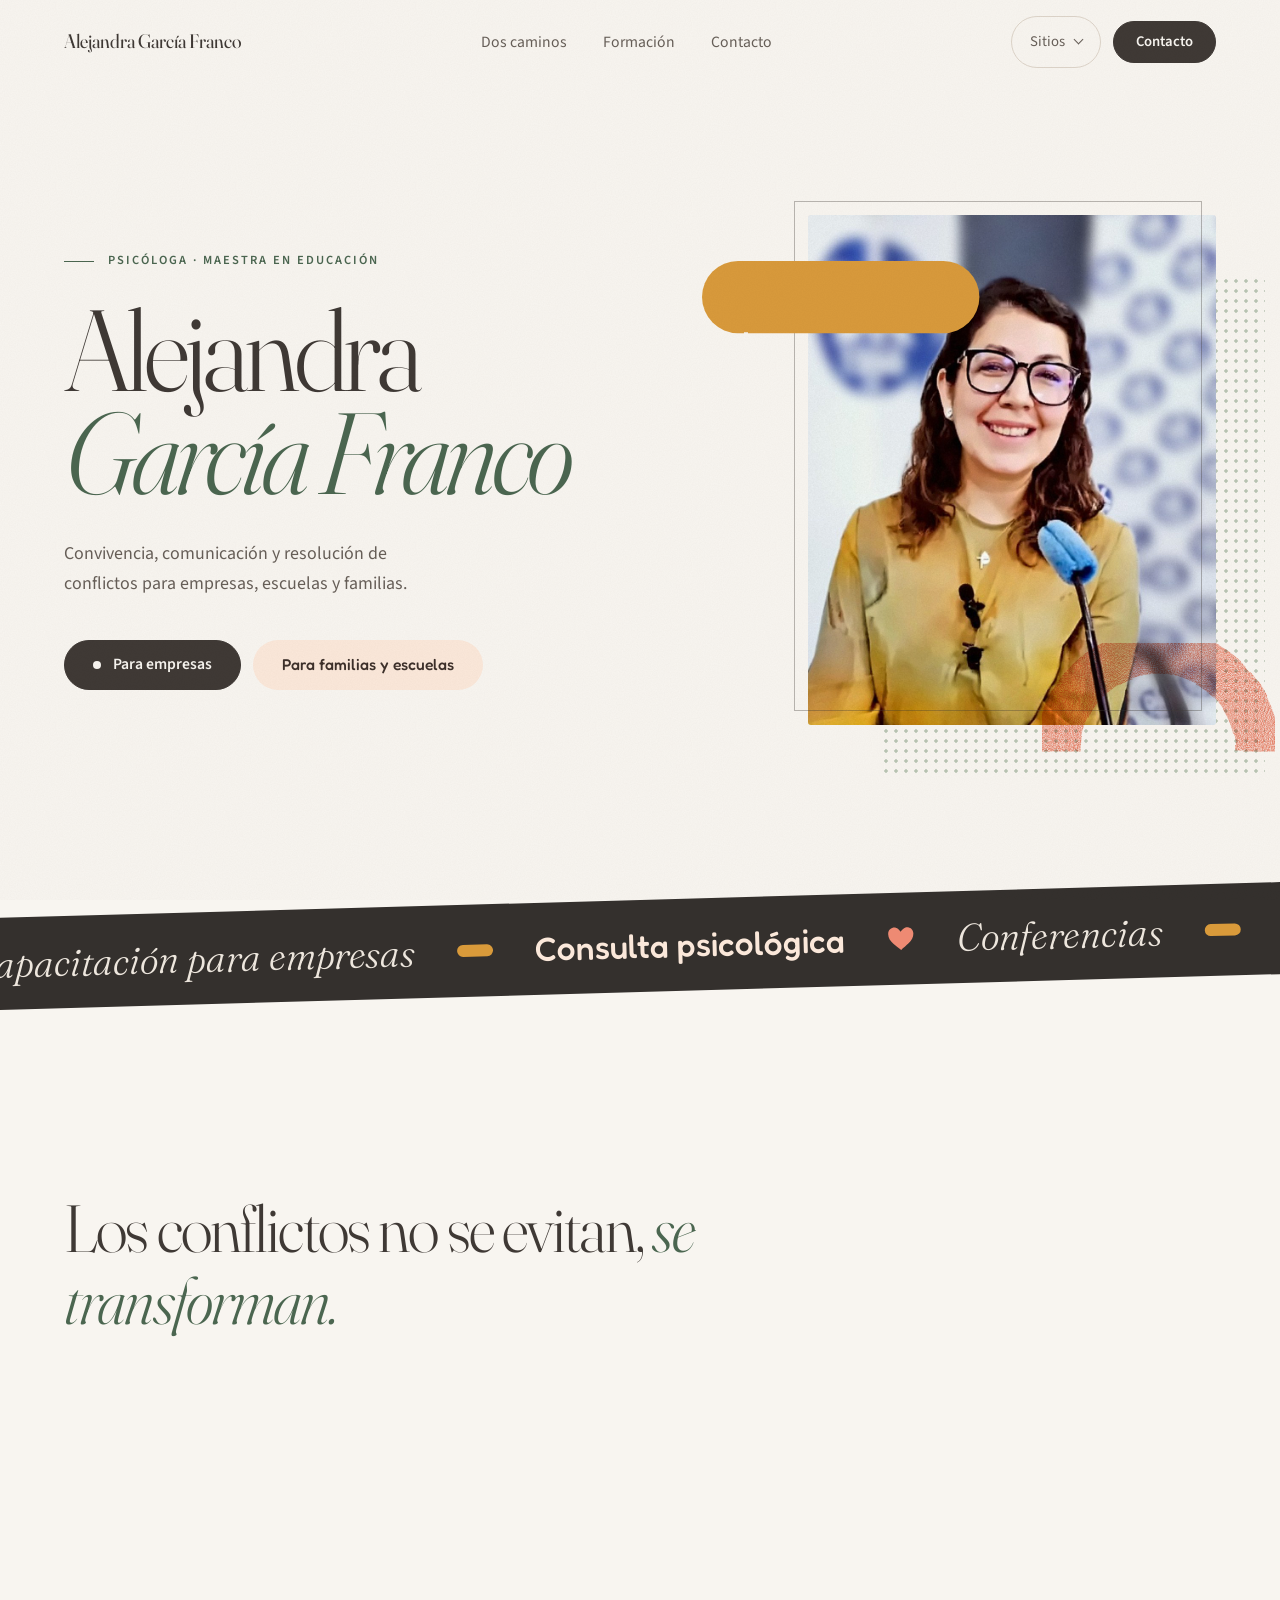
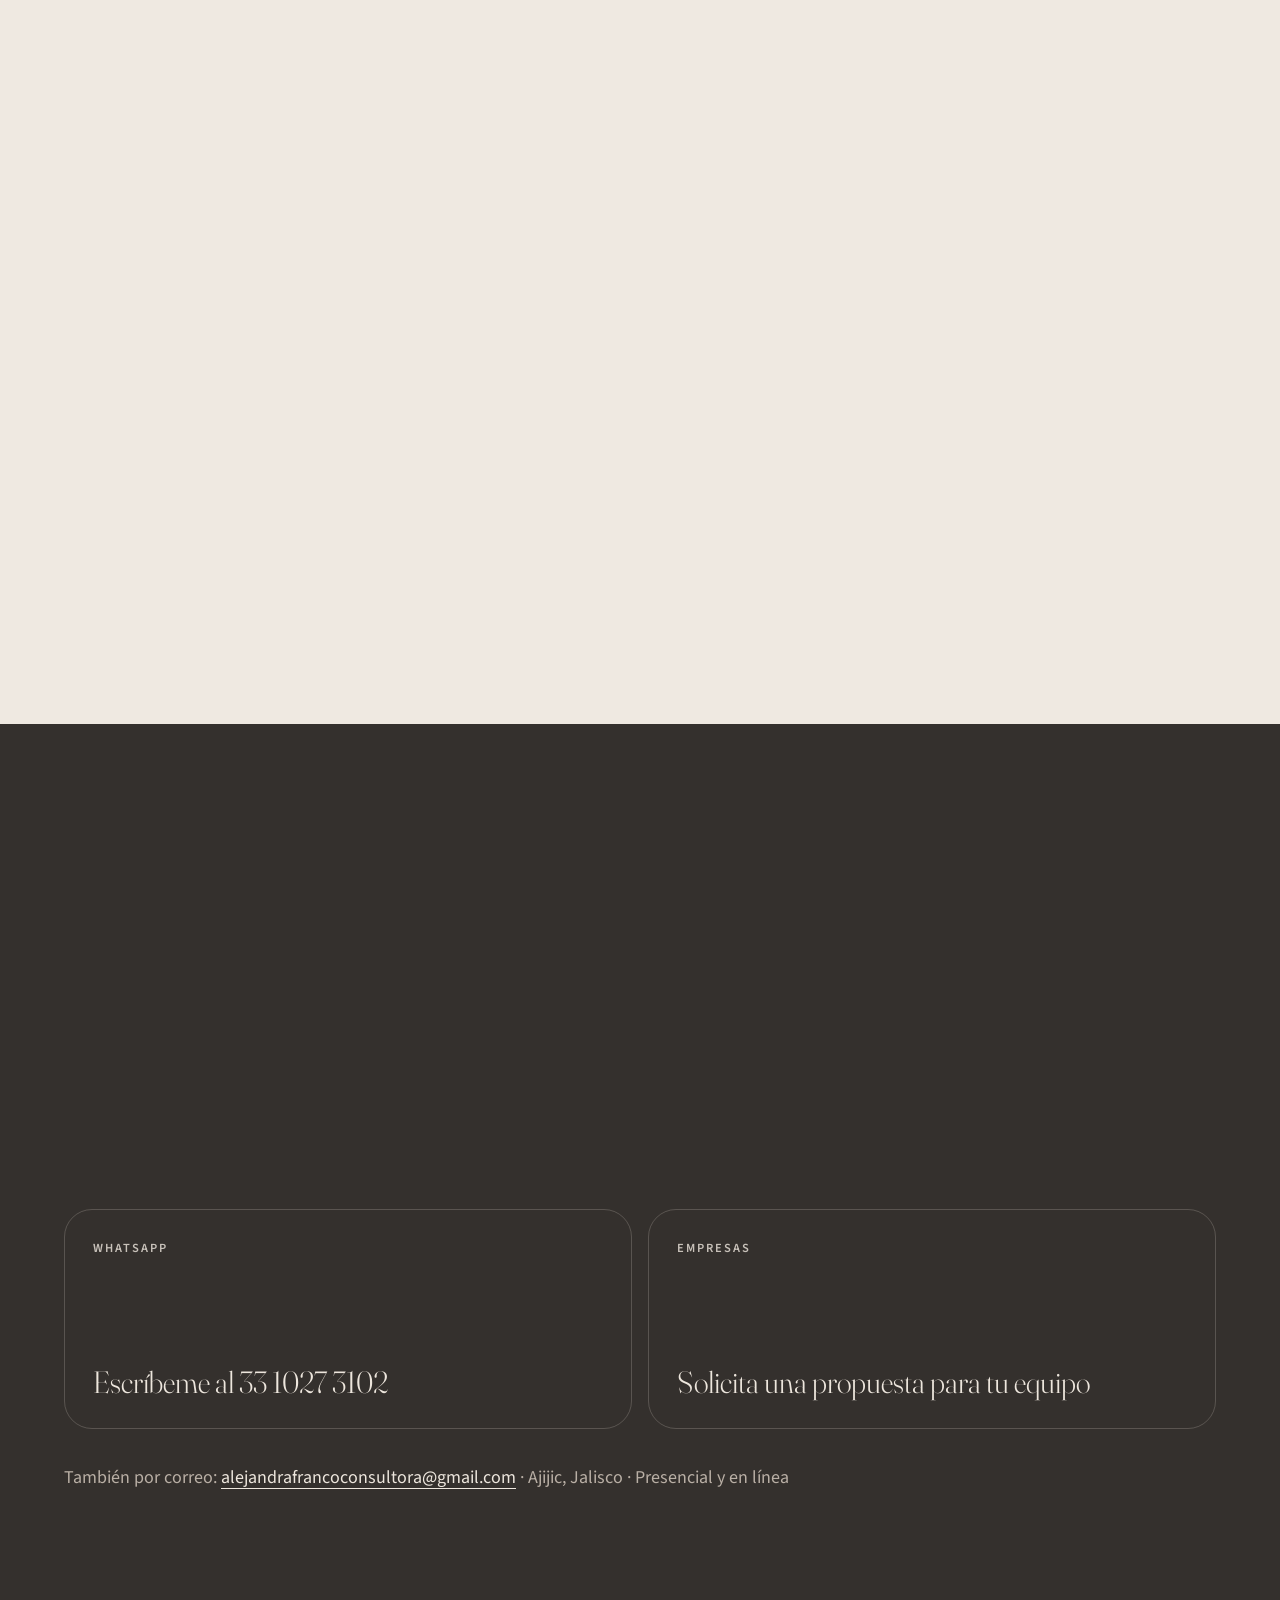
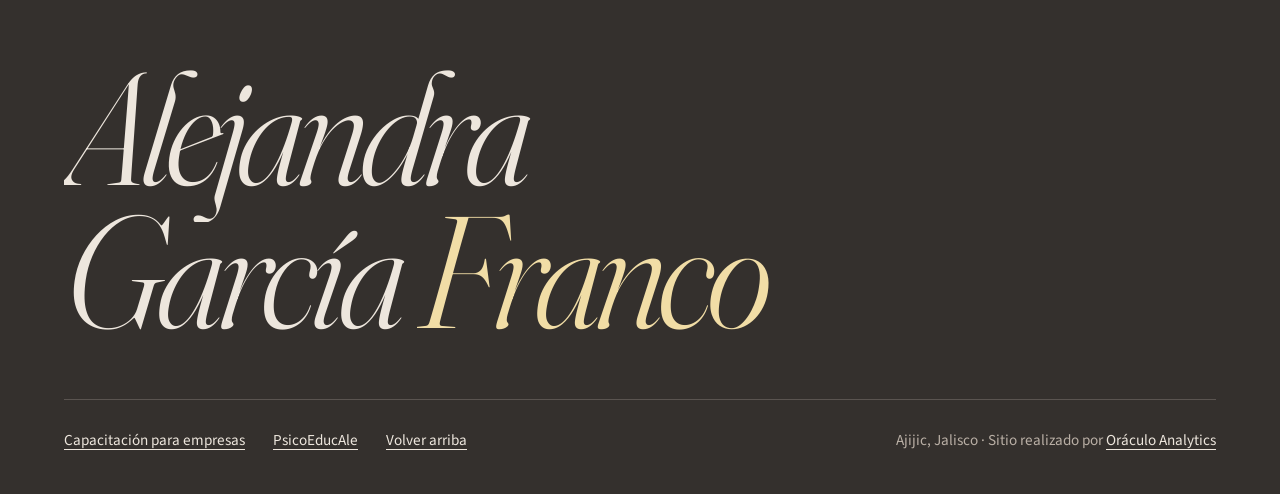
==== principal/index.html @ 8e5fc4d1 "Sitios de Alejandra García Franco: principal, empresas y PsicoEducAle Co-Authored-By: Claude Opus 5." ====
<!DOCTYPE html>
<html lang="es">
<head>
<meta charset="utf-8">
<meta name="viewport" content="width=device-width, initial-scale=1, viewport-fit=cover">
<title>Psic. Alejandra García Franco | Psicóloga y maestra en Educación</title>
<meta name="description" content="Psicóloga con maestría en Educación. Más de 15 años acompañando a empresas, escuelas y familias en convivencia, comunicación y resolución de conflictos. Ajijic, Jalisco.">
<meta property="og:title" content="Psic. Alejandra García Franco">
<meta property="og:description" content="Los conflictos no se evitan, se transforman. Capacitación para empresas y acompañamiento a familias y escuelas.">
<meta property="og:image" content="https://alejandraconsultora.com/og.jpg">
<meta property="og:type" content="website">
<meta name="twitter:card" content="summary_large_image">
<meta name="theme-color" content="#F8F5F0">
<link rel="icon" href="data:image/svg+xml,<svg xmlns='http://www.w3.org/2000/svg' viewBox='0 0 64 64'><rect x='4' y='14' width='40' height='16' rx='8' fill='%23D99A3A'/><path d='M22 56 A20 20 0 0 1 62 56' stroke='%23EE8A73' stroke-width='9' fill='none' stroke-opacity='.9'/></svg>">
<link rel="preconnect" href="https://fonts.googleapis.com">
<link rel="preconnect" href="https://fonts.gstatic.com" crossorigin>
<link href="https://fonts.googleapis.com/css2?family=Fraunces:ital,opsz,wght@0,9..144,300..500;1,9..144,300..500&family=Source+Sans+3:wght@400;600&family=Fredoka:wght@500;600&display=swap" rel="stylesheet">
<script>(function(){var r=document.documentElement;r.classList.add('js');try{if(!sessionStorage.getItem('intro-visto')&&!matchMedia('(prefers-reduced-motion: reduce)').matches)r.classList.add('con-intro')}catch(e){}setTimeout(function(){if(!window.__motion)r.classList.remove('js','con-intro')},3500)})()</script>
<link rel="stylesheet" href="motion.css">
<script src="motion.js" defer></script>
<style>
  :root{
    --papel:#F8F5F0; --superficie:#EFE9E1; --texto:#3F3935; --texto-2:#675F58; --linea:#DDD4C9;
    --miel:#D99A3A; --salvia:#8FA58A; --rosa:#E3BCA5; --trigo:#F1DDA6; --salvia-texto:#4B6650; --miel-texto:#8A5C17;
    --durazno:#FBE8DA; --coral:#EE8A73; --aqua:#86C9BF; --sol:#F6CF72; --lila:#BFAEDD; --coral-texto:#A5452E;
    --oscuro:#34302D; --claro-sobre-oscuro:#EDE6DD; --suave-sobre-oscuro:#B9AFA5;
    --serif:'Fraunces', Georgia, 'Times New Roman', serif;
    --sans:'Source Sans 3', 'Segoe UI', Arial, sans-serif;
    --redonda:'Fredoka', 'Segoe UI', Arial, sans-serif;
    --ancho:1240px; --progreso:var(--miel);
  }
  *{box-sizing:border-box}
  html{scroll-behavior:smooth; scroll-padding-top:96px; -webkit-text-size-adjust:100%}
  body{margin:0; background:var(--papel); color:var(--texto); font:400 1.125rem/1.7 var(--sans); -webkit-font-smoothing:antialiased; overflow-x:clip}
  img{max-width:100%; display:block}
  a{color:inherit}
  :focus-visible{outline:2px solid var(--salvia-texto); outline-offset:4px; border-radius:6px}
  ::selection{background:var(--trigo)}
  .contenedor{max-width:var(--ancho); margin:0 auto; padding:0 clamp(20px,4vw,44px)}
  h1,h2,h3{font-family:var(--serif); font-weight:300; line-height:1.04; margin:0; font-variation-settings:"opsz" 144; letter-spacing:-.018em}
  em{font-style:italic; color:var(--salvia-texto)}
  section{padding:clamp(96px,12vw,160px) 0; position:relative}
  .etiqueta{display:flex; align-items:center; gap:14px; margin:0 0 26px; font-size:.78rem; letter-spacing:.16em; text-transform:uppercase; font-weight:600; color:var(--salvia-texto)}
  .etiqueta::before{content:""; width:30px; height:1px; background:currentColor}
  .mezcla{mix-blend-mode:multiply}
  .grano{position:fixed; inset:0; pointer-events:none; z-index:90; opacity:.055; mix-blend-mode:multiply;
    background-image:url("data:image/svg+xml,%3Csvg xmlns='http://www.w3.org/2000/svg' width='180' height='180'%3E%3Cfilter id='n'%3E%3CfeTurbulence type='fractalNoise' baseFrequency='.85' numOctaves='2' stitchTiles='stitch'/%3E%3CfeColorMatrix values='0 0 0 0 .22 0 0 0 0 .2 0 0 0 0 .18 0 0 0 .9 0'/%3E%3C/filter%3E%3Crect width='100%25' height='100%25' filter='url(%23n)'/%3E%3C/svg%3E")}

  .boton{position:relative; isolation:isolate; overflow:hidden; display:inline-flex; align-items:center; gap:12px; padding:16px 28px; border-radius:999px;
    font:600 .98rem/1 var(--sans); text-decoration:none; border:1px solid var(--texto); cursor:pointer; transition:color .45s var(--ease), border-color .45s, transform .6s var(--ease)}
  .boton::before{content:""; position:absolute; inset:-2px; z-index:-1; background:var(--relleno,var(--miel)); clip-path:circle(0% at 50% 120%); transition:clip-path .7s var(--ease)}
  .boton:hover::before{clip-path:circle(140% at 50% 120%)}
  .boton.lleno{background:var(--texto); color:var(--papel)}
  .boton.lleno:hover{color:var(--texto); border-color:var(--miel)}
  .boton.contorno{--relleno:var(--texto)} .boton.contorno:hover{color:var(--papel)}
  .boton.psi{border-color:transparent; background:var(--durazno); color:#3D302A; font-family:var(--redonda); font-weight:500; --relleno:var(--coral)}
  .boton .punto{width:8px; height:8px; border-radius:50%; background:currentColor}

  /* Intro */
  #intro{background:var(--papel)}
  .intro-compo{position:relative; width:min(66vw,360px); aspect-ratio:1.4}
  .intro-compo .i1{position:absolute; top:12%; left:0; width:74%; animation:imprime 1s var(--ease) .1s both}
  .intro-compo .i2{position:absolute; bottom:4%; right:0; width:62%; overflow:visible; animation:imprime2 1.1s var(--ease) .4s both}
  .intro-compo .i2 path{stroke-dasharray:1; stroke-dashoffset:1; animation:dibuja 1.1s var(--ease) .45s both}
  @keyframes imprime{from{opacity:0; transform:translate(-70px,26px)} to{opacity:1; transform:none}}
  @keyframes imprime2{from{opacity:0} to{opacity:1}}
  @keyframes dibuja{to{stroke-dashoffset:0}}
  .intro-nombre{position:absolute; left:0; right:0; bottom:12vh; text-align:center; margin:0; font:italic 300 clamp(1.3rem,2.6vw,1.8rem)/1 var(--serif); animation:aparece 1s var(--ease) .8s both}
  @keyframes aparece{from{opacity:0; transform:translateY(14px)} to{opacity:1; transform:none}}

  /* Barra */
  .barra{position:fixed; inset:0 0 auto 0; z-index:60; border-bottom:1px solid transparent}
  .barra.con-linea{background:rgba(248,245,240,.84); backdrop-filter:blur(14px) saturate(1.2); -webkit-backdrop-filter:blur(14px) saturate(1.2); border-bottom-color:var(--linea)}
  .barra .contenedor{display:flex; align-items:center; justify-content:space-between; gap:24px; height:84px}
  .marca{font-family:var(--serif); font-size:1.22rem; text-decoration:none; font-variation-settings:"opsz" 144}
  .barra nav{display:flex; gap:36px; font-size:.98rem}
  .barra nav a{position:relative; text-decoration:none; color:var(--texto-2); transition:color .3s}
  .barra nav a::after{content:""; position:absolute; left:0; right:0; bottom:-4px; height:1px; background:currentColor; transform:scaleX(0); transform-origin:right; transition:transform .5s var(--ease)}
  .barra nav a:hover{color:var(--texto)} .barra nav a:hover::after{transform:scaleX(1); transform-origin:left}
  .derecha{display:flex; align-items:center; gap:12px}
  .barra .boton{padding:13px 22px; font-size:.92rem}
  .sitios{position:relative}
  .sitios-boton{display:flex; align-items:center; gap:10px; padding:12px 18px; border-radius:999px; border:1px solid var(--linea); background:transparent; color:var(--texto-2); font:inherit; font-size:.92rem; cursor:pointer; transition:border-color .3s, color .3s}
  .sitios-boton:hover, .sitios.abierto .sitios-boton{color:var(--texto); border-color:var(--texto-2)}
  .sitios-boton::after{content:""; width:6px; height:6px; border-right:1.5px solid currentColor; border-bottom:1.5px solid currentColor; transform:translateY(-2px) rotate(45deg); transition:transform .3s}
  .sitios.abierto .sitios-boton::after{transform:translateY(1px) rotate(-135deg)}
  .solo-movil-etq, .panel .solo-movil{display:none}
  .panel{position:absolute; right:0; top:calc(100% + 12px); width:300px; display:flex; flex-direction:column; padding:10px; border-radius:20px; background:var(--papel); border:1px solid var(--linea);
    box-shadow:0 30px 60px -30px rgba(52,48,45,.45); opacity:0; translate:0 -8px; pointer-events:none; transition:opacity .35s, translate .5s var(--ease)}
  .sitios.abierto .panel{opacity:1; translate:none; pointer-events:auto}
  .panel a{display:block; padding:12px 14px; border-radius:12px; text-decoration:none; color:var(--texto); line-height:1.3; transition:background .25s}
  .panel a:hover, .panel a[aria-current="page"]{background:var(--superficie)}
  .panel a[aria-current="page"]{font-weight:600}
  .panel a small{display:block; color:var(--texto-2); font-size:.82rem; font-weight:400; margin-top:2px}
  .panel .grupo{font-size:.7rem; letter-spacing:.16em; text-transform:uppercase; color:var(--texto-2); padding:10px 14px 4px; margin:0}
  .panel a.boton-panel{margin-top:8px; text-align:center; background:var(--texto); color:var(--papel); border-radius:999px; font-weight:600}

  /* Portada */
  .portada{min-height:100svh; display:flex; align-items:center; padding:130px 0 90px; overflow:hidden}
  .portada-grid{display:grid; grid-template-columns:1.25fr .75fr; gap:clamp(24px,5vw,72px); align-items:center}
  .nombre{font-size:clamp(3.4rem,9vw,9.4rem); line-height:.9; letter-spacing:-.045em}
  .nombre em{display:inline-block}
  .titulo{font-size:clamp(1.08rem,1.4vw,1.3rem); color:var(--texto-2); max-width:42ch; margin:34px 0 40px}
  .acciones{display:flex; flex-wrap:wrap; gap:12px}
  .escena{position:relative; width:100%; max-width:420px; justify-self:end}
  .escena .foto{aspect-ratio:4/5; overflow:hidden; border-radius:3px; background:var(--superficie)}
  .escena .foto img{width:100%; height:100%; object-fit:cover; object-position:40% 18%}
  .escena .registro{position:absolute; inset:-14px 14px 14px -14px; border:1px solid var(--texto); opacity:.35; pointer-events:none}
  .escena .flota{position:absolute; overflow:visible; transform:translate3d(calc(var(--mx,0) * var(--f,0) * 1px), calc(var(--my,0) * var(--f,0) * 1px), 0)}
  .escena .capsula{top:9%; left:-26%; width:68%; --f:-22}
  .escena .arco{bottom:-7%; right:-16%; width:60%; --f:26}
  .escena .trama{position:absolute; inset:12% -12% -10% 18%; z-index:-1; background-image:radial-gradient(circle,var(--salvia) 1.5px,transparent 1.8px); background-size:10px 10px; opacity:.6}
  .js .escena .flota{opacity:0; translate:-50px 30px; transition:opacity .9s, translate 1.6s var(--ease)}
  .listo .escena .flota{opacity:1; translate:none}
  .listo .escena .capsula{transition-delay:.7s} .listo .escena .arco{transition-delay:.95s}

  /* Banda */
  .banda-env{overflow:hidden; padding:34px 0; margin:-34px 0; position:relative; z-index:2}
  .banda{transform:rotate(-1.6deg); margin:0 -30px; background:var(--oscuro); color:var(--claro-sobre-oscuro); padding:24px 0}
  .banda .pista{gap:42px; padding-right:42px; font:italic 300 clamp(1.5rem,3vw,2.6rem)/1.15 var(--serif); white-space:nowrap}
  .banda .psi-txt{font:500 normal clamp(1.35rem,2.6vw,2.2rem)/1.15 var(--redonda); color:#FBE8DA}
  .banda .sep{width:36px; height:12px; border-radius:6px; background:var(--miel); flex:none}
  .banda svg{width:28px; height:28px; flex:none}

  /* Presentación */
  .presenta .grande{margin:0 0 clamp(50px,7vw,90px); font:300 clamp(2.2rem,5.2vw,5rem)/1.08 var(--serif); letter-spacing:-.028em; max-width:18ch; font-variation-settings:"opsz" 144}
  .presenta-grid{display:grid; grid-template-columns:1fr 1fr; gap:clamp(30px,6vw,90px)}
  .presenta-grid p{margin:0 0 18px; color:var(--texto-2)}
  .presenta-grid p.destacado{font:300 clamp(1.35rem,1.9vw,1.65rem)/1.45 var(--serif); color:var(--texto)}
  .cifras{display:grid; grid-template-columns:repeat(3,1fr); margin-top:clamp(50px,7vw,90px); border-top:1px solid var(--texto)}
  .cifra{padding:30px 30px 0 0}
  .cifra + .cifra{padding-left:30px; border-left:1px solid var(--linea)}
  .cifra strong{display:flex; font:300 clamp(3rem,6vw,5.4rem)/1 var(--serif); letter-spacing:-.04em; font-variation-settings:"opsz" 144}
  .cifra sup{font-size:.42em; color:var(--miel-texto); margin:.18em 0 0 4px}
  .cifra p{margin:12px 0 0; color:var(--texto-2); font-size:1rem; max-width:24ch}

  /* Dos caminos */
  .caminos-cabeza{display:flex; justify-content:space-between; align-items:end; gap:24px; margin-bottom:clamp(36px,5vw,56px)}
  .caminos-cabeza h2{font-size:clamp(2.6rem,5.6vw,5rem)}
  .caminos-cabeza p{margin:0; color:var(--texto-2); max-width:34ch}
  .puertas{display:flex; gap:20px; min-height:min(82vh,740px)}
  .puerta{flex:1 1 0; min-width:0; position:relative; overflow:hidden; border-radius:36px; padding:clamp(28px,4vw,52px); display:flex; flex-direction:column; justify-content:flex-end; gap:14px;
    text-decoration:none; transition:flex-grow 1.1s var(--ease)}
  @media (hover:hover) and (min-width:861px){ .puertas:hover .puerta{flex-grow:.78} .puertas .puerta:hover{flex-grow:1.3} }
  .puerta.empresas{background:var(--superficie)}
  .puerta.psico{background:var(--durazno); color:#3D302A}
  .puerta .decor{position:absolute; top:clamp(28px,4vw,52px); right:clamp(20px,3vw,44px); width:min(58%,330px); transition:transform 1.2s var(--ease)}
  .puerta:hover .decor{transform:scale(1.07) rotate(-3deg)}
  .puerta.psico .decor{mix-blend-mode:multiply; width:min(52%,280px)}
  .puerta .decor svg, .puerta .decor img{width:100%; height:auto; overflow:visible}
  .puerta .quien{font-size:.78rem; letter-spacing:.16em; text-transform:uppercase; font-weight:600; color:var(--salvia-texto)}
  .puerta.psico .quien{font:500 .95rem/1 var(--redonda); letter-spacing:0; text-transform:none; color:var(--coral-texto)}
  .puerta h3{font-size:clamp(2.2rem,4.4vw,3.8rem); letter-spacing:-.03em}
  .puerta.psico h3{font:500 clamp(2.2rem,4.2vw,3.5rem)/1.05 var(--redonda); letter-spacing:-.01em}
  .puerta.psico h3 b{color:var(--coral-texto); font-weight:500}
  .puerta p{margin:0; color:var(--texto-2); max-width:40ch}
  .puerta ul{list-style:none; margin:6px 0 0; padding:0; display:flex; flex-wrap:wrap; gap:8px}
  .puerta li{padding:6px 14px; border-radius:999px; background:rgba(255,255,255,.6); font-size:.88rem}
  .puerta .ir{margin-top:14px; display:inline-flex; align-items:center; gap:14px; font-weight:600}
  .puerta.psico .ir{font-family:var(--redonda); font-weight:500}
  .puerta .ir i{width:48px; height:48px; border-radius:50%; display:grid; place-items:center; background:var(--texto); color:var(--papel); transition:transform .6s var(--ease), background .4s}
  .puerta.psico .ir i{background:var(--coral); color:#2E1B14}
  .puerta:hover .ir i{transform:rotate(-45deg) scale(1.08)}
  .puerta .ir svg{width:18px; height:18px}

  /* Formación */
  .formacion{background:var(--superficie)}
  .formacion h2{font-size:clamp(2.4rem,5vw,4.4rem); margin-bottom:clamp(40px,5vw,64px)}
  .credenciales{display:grid; grid-template-columns:repeat(4,1fr); gap:18px; margin:0}
  .credencial{background:var(--papel); border-radius:24px; padding:30px 26px 34px; display:flex; flex-direction:column; gap:14px; min-height:270px; transition:transform .6s var(--ease), box-shadow .6s var(--ease)}
  .credencial:hover{transform:translateY(-6px); box-shadow:0 30px 50px -34px rgba(52,48,45,.45)}
  .credencial .marca-c{width:46px; height:26px}
  .credencial dt{font:400 1.45rem/1.2 var(--serif); font-variation-settings:"opsz" 144}
  .credencial dd{margin:0; color:var(--texto-2); font-size:.98rem}

  /* Contacto */
  .contacto{background:var(--oscuro); color:var(--claro-sobre-oscuro)}
  .contacto .etiqueta{color:var(--trigo)}
  .contacto h2{font-size:clamp(3rem,8vw,7.4rem); letter-spacing:-.04em}
  .contacto h2 em{color:var(--trigo)}
  .contacto .texto{color:var(--suave-sobre-oscuro); max-width:46ch; margin:26px 0 clamp(40px,5vw,60px)}
  .opciones{display:grid; grid-template-columns:repeat(2,1fr); gap:16px}
  .opcion{position:relative; overflow:hidden; isolation:isolate; display:flex; flex-direction:column; justify-content:space-between; gap:40px; min-height:220px; padding:28px; border-radius:28px;
    border:1px solid rgba(237,230,221,.2); text-decoration:none; transition:color .5s, border-color .5s}
  .opcion::before{content:""; position:absolute; inset:0; z-index:-1; background:var(--c,var(--miel)); clip-path:circle(0% at 100% 100%); transition:clip-path .9s var(--ease)}
  .opcion:hover::before{clip-path:circle(150% at 100% 100%)}
  .opcion:hover{color:var(--texto); border-color:transparent}
  .opcion span{font-size:.78rem; letter-spacing:.16em; text-transform:uppercase; font-weight:600; opacity:.8}
  .opcion strong{font:300 clamp(1.6rem,2.4vw,2.1rem)/1.15 var(--serif); font-variation-settings:"opsz" 144}
  .opcion.o2{--c:var(--salvia)} .opcion.o3{--c:var(--coral)}
  .opcion.o3 strong{font:500 clamp(1.5rem,2.2vw,1.9rem)/1.15 var(--redonda)}
  .contacto .correo{margin:34px 0 0; color:var(--suave-sobre-oscuro)}
  .contacto .correo a{color:var(--claro-sobre-oscuro); text-underline-offset:5px}

  /* Pie */
  .pie{background:var(--oscuro); color:var(--claro-sobre-oscuro); padding:10px 0 40px; overflow:hidden}
  .gigante{margin:0 0 clamp(30px,5vw,56px); font:italic 300 clamp(3.2rem,12.4vw,12.5rem)/.9 var(--serif); letter-spacing:-.045em; font-variation-settings:"opsz" 144}
  .gigante .sal{color:var(--trigo)}
  .pie-fila{display:flex; flex-wrap:wrap; justify-content:space-between; gap:20px 40px; padding-top:28px; border-top:1px solid rgba(237,230,221,.2); font-size:.95rem; color:var(--suave-sobre-oscuro)}
  .pie-fila a{color:var(--claro-sobre-oscuro); text-underline-offset:4px}
  .pie-fila nav{display:flex; flex-wrap:wrap; gap:10px 28px}

  @media (max-width:1040px){
    .barra nav{display:none}
    .credenciales{grid-template-columns:repeat(2,1fr)}
  }
  @media (max-width:860px){
    .sitios .etq{display:none} .sitios .solo-movil-etq{display:inline} .panel .solo-movil{display:block}
    .derecha > .boton{display:none}
    .panel{position:fixed; left:14px; right:14px; top:76px; width:auto; max-height:calc(100svh - 96px); overflow:auto}
    .barra .contenedor{height:72px}
    .portada{padding:104px 0 80px}
    .portada-grid, .presenta-grid{grid-template-columns:1fr}
    .escena{order:-1; max-width:250px; justify-self:center; margin:10px 0 30px}
    .cifras{grid-template-columns:1fr}
    .cifra, .cifra + .cifra{padding:24px 0; border-left:0; border-bottom:1px solid var(--linea)}
    .caminos-cabeza{flex-direction:column; align-items:flex-start}
    .puertas{flex-direction:column; min-height:auto}
    .puerta{flex:none; min-height:auto}
    .puerta .decor, .puerta.psico .decor{position:relative; top:auto; right:auto; align-self:flex-end; width:min(60%,260px); margin:-6px -6px 8px 0}
    .opciones{grid-template-columns:1fr}
    .opcion{min-height:150px}
    .acciones .boton{flex:1 1 auto; justify-content:center}
  }
  @media (max-width:560px){ .credenciales{grid-template-columns:1fr} .credencial{min-height:auto} }
</style>
</head>
<body>
<div class="progreso" aria-hidden="true"></div>

<div id="intro" aria-hidden="true">
  <div class="intro-compo">
    <svg class="i1" viewBox="0 0 400 104"><rect width="400" height="104" rx="52" fill="#D99A3A" filter="url(#tinta)"/></svg>
    <svg class="i2 mezcla" viewBox="0 0 220 120"><path d="M20 112 A90 90 0 0 1 200 112" fill="none" stroke="#EE8A73" stroke-width="40" pathLength="1"/></svg>
  </div>
  <p class="intro-nombre">Alejandra García Franco</p>
</div>

<svg width="0" height="0" style="position:absolute" aria-hidden="true" focusable="false"><defs>
  <filter id="tinta" x="-4%" y="-6%" width="108%" height="112%"><feTurbulence type="fractalNoise" baseFrequency="0.035" numOctaves="2" seed="4" result="r"/><feDisplacementMap in="SourceGraphic" in2="r" scale="2.6" xChannelSelector="R" yChannelSelector="G"/></filter>
  <filter id="gis" x="-8%" y="-8%" width="116%" height="116%">
    <feTurbulence type="fractalNoise" baseFrequency="0.03" numOctaves="2" seed="9" result="onda"/>
    <feDisplacementMap in="SourceGraphic" in2="onda" scale="3" xChannelSelector="R" yChannelSelector="G" result="borde"/>
    <feTurbulence type="fractalNoise" baseFrequency="1.1" numOctaves="2" seed="2" result="poro"/>
    <feColorMatrix in="poro" type="matrix" values="0 0 0 0 0  0 0 0 0 0  0 0 0 0 0  0 0 0 -1.4 1.35" result="mascara"/>
    <feComposite in="borde" in2="mascara" operator="in"/>
  </filter>
  <symbol id="corazon" viewBox="0 0 40 36"><path d="M20 34 C14 28 2 22 2 11 C2 4 8 1 13 2 C16 3 18 5 20 8 C22 5 24 3 27 2 C32 1 38 4 38 11 C38 22 26 28 20 34Z"/></symbol>
  <symbol id="flecha" viewBox="0 0 24 24"><path d="M5 12h14M13 6l6 6-6 6" fill="none" stroke="currentColor" stroke-width="2" stroke-linecap="round" stroke-linejoin="round"/></symbol>
</defs></svg>
<div class="grano" aria-hidden="true"></div>

<header class="barra" id="barra">
  <div class="contenedor">
    <a class="marca" href="#arriba">Alejandra García Franco</a>
    <nav aria-label="Secciones">
      <a href="#caminos">Dos caminos</a>
      <a href="#formacion">Formación</a>
      <a href="#contacto">Contacto</a>
    </nav>
    <div class="derecha">
      <div class="sitios" data-sitios>
        <button type="button" class="sitios-boton" aria-expanded="false" aria-haspopup="true"><span class="etq">Sitios</span><span class="solo-movil-etq">Menú</span></button>
        <div class="panel">
          <div class="solo-movil">
            <p class="grupo">En esta página</p>
            <a href="#caminos">Dos caminos</a>
            <a href="#formacion">Formación</a>
            <a href="#contacto">Contacto</a>
          </div>
          <p class="grupo">Sitios</p>
          <a href="https://alejandraconsultora.com" aria-current="page">Inicio<small>Psic. Alejandra García Franco</small></a>
          <a href="https://empresas.alejandraconsultora.com">Capacitación para empresas<small>Conferencias, talleres y consultoría</small></a>
          <a href="https://psicoeducale.alejandraconsultora.com">PsicoEducAle<small>Familias y escuelas</small></a>
          <a class="boton-panel solo-movil" href="#contacto">Contacto</a>
        </div>
      </div>
      <a class="boton lleno" href="#contacto" data-magnetic>Contacto</a>
    </div>
  </div>
</header>

<main>
  <section class="portada" id="arriba" data-mouse-zona>
    <div class="contenedor portada-grid">
      <div>
        <p class="etiqueta revelar">Psicóloga · Maestra en Educación</p>
        <h1 class="nombre" data-split>Alejandra <em>García Franco</em></h1>
        <p class="titulo revelar" style="--d:.5s">Convivencia, comunicación y resolución de conflictos para empresas, escuelas y familias.</p>
        <div class="acciones revelar" style="--d:.65s">
          <a class="boton lleno" href="https://empresas.alejandraconsultora.com" data-magnetic><span class="punto" aria-hidden="true"></span>Para empresas</a>
          <a class="boton psi" href="https://psicoeducale.alejandraconsultora.com" data-magnetic>Para familias y escuelas</a>
        </div>
      </div>
      <div class="escena">
        <div class="trama" aria-hidden="true"></div>
        <div class="foto" data-reveal="clip" style="--d:.2s"><img src="alejandra-radio.jpg" alt="Alejandra García Franco, psicóloga, durante una entrevista de radio" width="960" height="1200"></div>
        <div class="registro" aria-hidden="true"></div>
        <svg class="flota capsula" viewBox="0 0 400 104" aria-hidden="true"><rect width="400" height="104" rx="52" fill="#D99A3A" filter="url(#tinta)"/></svg>
        <svg class="flota arco mezcla" viewBox="0 0 220 120" aria-hidden="true"><path d="M20 112 A90 90 0 0 1 200 112" fill="none" stroke="#EE8A73" stroke-width="40" filter="url(#gis)"/></svg>
      </div>
    </div>
  </section>

  <div class="banda-env">
    <div class="banda marquesina" aria-label="Capacitación para empresas, consulta psicológica, conferencias, crianza con límites y afecto, talleres y convivencia escolar">
      <div class="pista" aria-hidden="true"><span>Capacitación para empresas</span><i class="sep"></i><span class="psi-txt">Consulta psicológica</span><svg viewBox="0 0 40 36"><use href="#corazon" fill="#EE8A73"/></svg><span>Conferencias</span><i class="sep"></i><span class="psi-txt">Crianza con límites y afecto</span><svg viewBox="0 0 40 36"><use href="#corazon" fill="#EE8A73"/></svg><span>Talleres</span><i class="sep"></i><span class="psi-txt">Convivencia escolar</span><svg viewBox="0 0 40 36"><use href="#corazon" fill="#EE8A73"/></svg></div>
      <div class="pista" aria-hidden="true"><span>Capacitación para empresas</span><i class="sep"></i><span class="psi-txt">Consulta psicológica</span><svg viewBox="0 0 40 36"><use href="#corazon" fill="#EE8A73"/></svg><span>Conferencias</span><i class="sep"></i><span class="psi-txt">Crianza con límites y afecto</span><svg viewBox="0 0 40 36"><use href="#corazon" fill="#EE8A73"/></svg><span>Talleres</span><i class="sep"></i><span class="psi-txt">Convivencia escolar</span><svg viewBox="0 0 40 36"><use href="#corazon" fill="#EE8A73"/></svg></div>
    </div>
  </div>

  <section class="presenta" aria-label="Presentación">
    <div class="contenedor">
      <p class="etiqueta revelar">Enfoque</p>
      <p class="grande" data-ilumina>Los conflictos no se evitan, <em>se transforman.</em></p>
      <div class="presenta-grid">
        <p class="destacado revelar">Soy psicóloga y facilitadora, con más de 15 años de experiencia en educación, desarrollo humano y capital humano.</p>
        <div class="revelar" style="--d:.15s">
          <p>He coordinado equipos docentes, liderado equipos de más de 40 colaboradores y facilitado talleres para empresas, universidades e instituciones educativas.</p>
          <p>Mi enfoque es humanista: creo que todo lo que nos sucede tiene un porqué, y un cómo puede mejorar. Hoy trabajo en dos caminos: la capacitación para organizaciones y el acompañamiento a familias y escuelas.</p>
        </div>
      </div>
      <div class="cifras" data-escalonado>
        <div class="cifra"><strong><span data-count="15">15</span><sup>+</sup></strong><p>años de experiencia</p></div>
        <div class="cifra"><strong><span data-count="40">40</span><sup>+</sup></strong><p>colaboradores liderados en capital humano</p></div>
        <div class="cifra"><strong><span data-count="200">200</span><sup>+</sup></strong><p>participantes en proyectos educativos y sociales</p></div>
      </div>
    </div>
  </section>

  <section id="caminos" style="padding-top:0">
    <div class="contenedor">
      <div class="caminos-cabeza">
        <h2 data-split>Dos <em>caminos</em></h2>
        <p class="revelar">Elige el tuyo: capacitación para organizaciones o acompañamiento para familias y escuelas.</p>
      </div>
      <div class="puertas" data-escalonado>
        <a class="puerta empresas" href="https://empresas.alejandraconsultora.com">
          <div class="decor" aria-hidden="true"><svg viewBox="0 0 340 240"><rect x="10" y="20" width="250" height="68" rx="34" fill="#D99A3A" filter="url(#tinta)"/><rect x="64" y="80" width="250" height="68" rx="34" fill="#8FA58A" class="mezcla" filter="url(#tinta)"/><rect x="26" y="140" width="250" height="68" rx="34" fill="#E3BCA5" class="mezcla" filter="url(#tinta)"/><rect x="18" y="12" width="250" height="68" rx="34" fill="none" stroke="#3F3935" stroke-width="1" opacity=".7"/></svg></div>
          <span class="quien">Para empresas y equipos de trabajo</span>
          <h3>Capacitación <em>y consultoría</em></h3>
          <p>Conferencias, talleres y programas para equipos que quieren comunicarse mejor y resolver sus conflictos.</p>
          <ul><li>Resolución de conflictos</li><li>Liderazgo y comunicación</li><li>Convivencia sana en el trabajo</li></ul>
          <span class="ir"><i><svg><use href="#flecha"/></svg></i>Ver servicios para empresas</span>
        </a>
        <a class="puerta psico" href="https://psicoeducale.alejandraconsultora.com">
          <div class="decor" aria-hidden="true"><img src="psicoeducale-logo-cuadrado.png" alt="" width="900" height="908" loading="lazy"></div>
          <span class="quien">Para familias y escuelas</span>
          <h3>PsicoEduc<b>Ale</b></h3>
          <p>Acompañamiento psicológico para niñas, niños y familias, y talleres de convivencia escolar.</p>
          <ul><li>Consulta psicológica</li><li>Crianza con límites y afecto</li><li>Convivencia escolar</li></ul>
          <span class="ir"><i><svg><use href="#flecha"/></svg></i>Conocer PsicoEducAle</span>
        </a>
      </div>
    </div>
  </section>

  <section id="formacion" class="formacion">
    <div class="contenedor">
      <p class="etiqueta revelar">Trayectoria</p>
      <h2 data-split>Formación</h2>
      <dl class="credenciales" data-escalonado>
        <div class="credencial"><svg class="marca-c" viewBox="0 0 46 26" aria-hidden="true"><rect x="1" y="3" width="40" height="20" rx="10" fill="#D99A3A" filter="url(#tinta)"/></svg><dt>Licenciatura en Psicología</dt><dd>Universidad del Valle de Atemajac (UNIVA), 2003–2006. Cédula profesional [número].</dd></div>
        <div class="credencial"><svg class="marca-c" viewBox="0 0 46 26" aria-hidden="true"><rect x="1" y="3" width="40" height="20" rx="10" fill="#8FA58A" filter="url(#tinta)"/></svg><dt>Maestría en Educación</dt><dd>Docencia e investigación. Universidad Santander, 2013–2015.</dd></div>
        <div class="credencial"><svg class="marca-c" viewBox="0 0 46 26" aria-hidden="true"><rect x="1" y="3" width="40" height="20" rx="10" fill="#E3BCA5" filter="url(#tinta)"/></svg><dt>Diplomados</dt><dd>Desarrollo Organizacional y Gestión del Cambio (UVM, 2021). Neuropsicología e Intervención Psicoterapéutica (Fundación Escuela Tec. de Neiva, Colombia). Terapia Infantil (CEFAP Puebla).</dd></div>
        <div class="credencial"><svg class="marca-c" viewBox="0 0 46 26" aria-hidden="true"><rect x="1" y="3" width="40" height="20" rx="10" fill="#EE8A73" filter="url(#tinta)"/></svg><dt>Certificaciones</dt><dd>Diseño e impartición de cursos de capacitación y formación de capital humano (ICEMÉXICO). Programa IB CAS del Bachillerato Internacional.</dd></div>
      </dl>
    </div>
  </section>

  <section id="contacto" class="contacto">
    <div class="contenedor">
      <p class="etiqueta revelar">Contacto</p>
      <h2 data-split>Platiquemos</h2>
      <p class="texto revelar">Cuéntame qué necesitas: una capacitación para tu equipo, un taller para tu escuela o acompañamiento para tu familia.</p>
      <div class="opciones" data-escalonado>
        <a class="opcion o1" href="https://wa.me/523310273102?text=Hola%20Alejandra%2C%20me%20gustar%C3%ADa%20platicar%20contigo"><span>WhatsApp</span><strong>Escríbeme al 33 1027 3102</strong></a>
        <a class="opcion o2" href="https://empresas.alejandraconsultora.com/#contacto"><span>Empresas</span><strong>Solicita una propuesta para tu equipo</strong></a>
      </div>
      <p class="correo revelar">También por correo: <a href="mailto:alejandrafrancoconsultora@gmail.com">alejandrafrancoconsultora@gmail.com</a> · Ajijic, Jalisco · Presencial y en línea</p>
    </div>
  </section>
</main>

<footer class="pie">
  <div class="contenedor">
    <p class="gigante" data-split aria-label="Alejandra García Franco">Alejandra<br>García <span class="sal">Franco</span></p>
    <div class="pie-fila">
      <nav aria-label="Sitios">
        <a href="https://empresas.alejandraconsultora.com">Capacitación para empresas</a>
        <a href="https://psicoeducale.alejandraconsultora.com">PsicoEducAle</a>
        <a href="#arriba">Volver arriba</a>
      </nav>
      <span>Ajijic, Jalisco · Sitio realizado por <a href="https://oraculoanalytics.com">Oráculo Analytics</a></span>
    </div>
  </div>
</footer>
<a class="wa-flotante" href="https://wa.me/523310273102?text=Hola%20Alejandra%2C%20me%20gustar%C3%ADa%20platicar%20contigo" target="_blank" rel="noopener" aria-label="Escríbeme por WhatsApp" data-etq="Escríbeme por WhatsApp" style="--wa-fondo:#3F3935;--wa-icono:#F8F5F0"><svg viewBox="0 0 24 24" aria-hidden="true" fill="currentColor"><path d="M12.04 2C6.58 2 2.13 6.45 2.13 11.91c0 1.75.46 3.45 1.32 4.95L2.05 22l5.25-1.38c1.45.79 3.08 1.21 4.74 1.21 5.46 0 9.91-4.45 9.91-9.91C21.95 6.45 17.5 2 12.04 2Zm0 18.15c-1.48 0-2.93-.4-4.2-1.15l-.3-.18-3.12.82.83-3.04-.2-.31a8.2 8.2 0 0 1-1.26-4.38c0-4.54 3.7-8.24 8.25-8.24 4.54 0 8.24 3.7 8.24 8.24 0 4.55-3.7 8.24-8.24 8.24Zm4.52-6.16c-.25-.12-1.47-.72-1.69-.81-.23-.08-.39-.12-.56.13-.17.24-.64.8-.78.97-.14.17-.29.19-.54.06-.25-.12-1.05-.39-1.99-1.23-.74-.66-1.23-1.47-1.38-1.72-.14-.25-.02-.38.11-.5.11-.11.25-.29.37-.43.13-.15.17-.25.25-.42.08-.17.04-.31-.02-.43-.06-.13-.56-1.34-.76-1.84-.2-.48-.41-.42-.56-.43h-.48c-.17 0-.43.06-.66.31-.22.25-.86.85-.86 2.07s.88 2.4 1 2.56c.13.17 1.74 2.65 4.21 3.72.59.25 1.05.4 1.4.52.59.19 1.13.16 1.56.1.48-.07 1.47-.6 1.67-1.18.21-.58.21-1.07.15-1.18-.06-.1-.23-.16-.48-.29Z"/></svg></a>
</body>
</html>
---- principal/motion.css ----
/* Movimiento compartido · Alejandra García Franco · Oráculo Analytics */
:root { --ease: cubic-bezier(.16, 1, .3, 1); --ease-in: cubic-bezier(.7, 0, .84, 0); }

/* Aparición */
.js .revelar { opacity: 0; translate: 0 32px; transition: opacity 1.1s var(--ease), translate 1.3s var(--ease); transition-delay: var(--d, 0s); }
.js .revelar.visible { opacity: 1; translate: none; }

.js [data-escalonado] > * { opacity: 0; translate: 0 26px; transition: opacity .9s var(--ease), translate 1.1s var(--ease); transition-delay: calc(var(--k, 0) * 90ms + var(--d, 0s)); }
.js [data-escalonado].visible > * { opacity: 1; translate: none; }

/* Títulos que emergen palabra por palabra */
[data-split] .w { display: inline-block; overflow: hidden; vertical-align: top; padding: 0 .1em .14em 0; margin: 0 -.1em -.14em 0; }
[data-split] .wi { display: inline-block; }
.js [data-split] .wi { translate: 0 112%; transition: translate 1.25s var(--ease); transition-delay: calc(var(--i) * 60ms + var(--d, 0s)); }
.js [data-split].visible .wi { translate: none; }

/* Fotos que se revelan como una impresión */
.js [data-reveal="clip"] { clip-path: inset(100% 0 0 0); transition: clip-path 1.6s var(--ease); transition-delay: var(--d, 0s); }
.js [data-reveal="clip"].visible { clip-path: inset(0 0 0 0); }
.js [data-reveal="clip"] img { scale: 1.2; transition: scale 2.2s var(--ease); transition-delay: var(--d, 0s); }
.js [data-reveal="clip"].visible img { scale: 1; }

/* Texto que se ilumina con el scroll */
.js [data-ilumina] .wl { opacity: .16; transition: opacity .55s ease; }
.js [data-ilumina] .wl.on { opacity: 1; }

/* Parallax */
[data-parallax] { transform: translate3d(0, var(--py, 0px), 0); will-change: transform; }

/* Progreso de lectura */
.progreso { position: fixed; inset: 0 0 auto 0; height: 3px; z-index: 120; transform-origin: 0 50%; transform: scaleX(var(--p, 0)); background: var(--progreso, currentColor); pointer-events: none; }

/* Banda en movimiento */
.marquesina { display: flex; overflow: hidden; user-select: none; }
.marquesina .pista { display: flex; flex: none; align-items: center; animation: desliza var(--dur, 48s) linear infinite; }
.marquesina:hover .pista { animation-play-state: paused; }
@keyframes desliza { to { transform: translateX(-100%); } }

/* Cursor de tinta */
.tinta-cursor { position: fixed; left: 0; top: 0; z-index: 4; width: 170px; height: 170px; margin: -85px 0 0 -85px; pointer-events: none;
  border-radius: 46% 54% 52% 48% / 52% 46% 54% 48%; background: var(--tinta, #D99A3A); mix-blend-mode: multiply; opacity: .9;
  scale: 0; transition: scale .5s var(--ease), background-color .5s ease; animation: tinta-gira 9s linear infinite; }
.tinta-cursor.on { scale: 1; }
@keyframes tinta-gira { to { rotate: 360deg; } }

/* Barra que se oculta al bajar */
.barra { transition: transform .7s var(--ease), background-color .4s ease, border-color .4s ease, box-shadow .4s ease; }
.barra.oculta { transform: translateY(-110%); }

/* Intro */
#intro { display: none; }
.con-intro body { overflow: hidden; }
.con-intro #intro { display: grid; position: fixed; inset: 0; z-index: 200; place-items: center; cursor: pointer;
  clip-path: inset(0 0 0 0); transition: clip-path 1s var(--ease-in); }
.intro-sale #intro { clip-path: inset(0 0 100% 0); }

@keyframes gira { to { rotate: 360deg; } }
@keyframes flota { 0%, 100% { translate: 0 0; } 50% { translate: 0 -14px; } }

@media (prefers-reduced-motion: reduce) {
  html { scroll-behavior: auto !important; }
  .js .revelar, .js [data-escalonado] > *, .js [data-split] .wi { opacity: 1 !important; translate: none !important; transition: none !important; }
  .js [data-reveal="clip"] { clip-path: none !important; }
  .js [data-reveal="clip"] img { scale: 1 !important; }
  .js [data-ilumina] .wl { opacity: 1 !important; }
  .marquesina .pista, .tinta-cursor { animation: none !important; }
  *, *::before, *::after { animation-duration: .001ms !important; animation-iteration-count: 1 !important; }
}

/* Botón flotante de WhatsApp */
.wa-flotante{position:fixed; z-index:90; right:calc(18px + env(safe-area-inset-right,0px)); bottom:calc(18px + env(safe-area-inset-bottom,0px));
  width:58px; height:58px; border-radius:50%; display:grid; place-items:center; background:var(--wa-fondo,#3F3935); color:var(--wa-icono,#fff);
  box-shadow:0 14px 30px -12px rgba(30,24,20,.55); text-decoration:none; opacity:0; translate:0 24px; scale:.8; pointer-events:none;
  transition:opacity .5s var(--ease), translate .6s var(--ease), scale .6s var(--ease)}
.wa-flotante.ver{opacity:1; translate:none; scale:1; pointer-events:auto}
.wa-flotante:hover{scale:1.07}
.wa-flotante svg{width:28px; height:28px}
.wa-flotante::after{content:attr(data-etq); position:absolute; right:calc(100% + 12px); top:50%; translate:0 -50%; white-space:nowrap; padding:8px 14px; border-radius:999px;
  background:var(--wa-fondo,#3F3935); color:var(--wa-icono,#fff); font:600 .88rem/1 system-ui,sans-serif; opacity:0; transition:opacity .3s; pointer-events:none}
.wa-flotante:hover::after,.wa-flotante:focus-visible::after{opacity:1}
.wa-flotante:focus-visible{outline:2px solid var(--wa-fondo,#3F3935); outline-offset:4px}
.con-intro .wa-flotante{display:none}
@media print{.wa-flotante{display:none}}
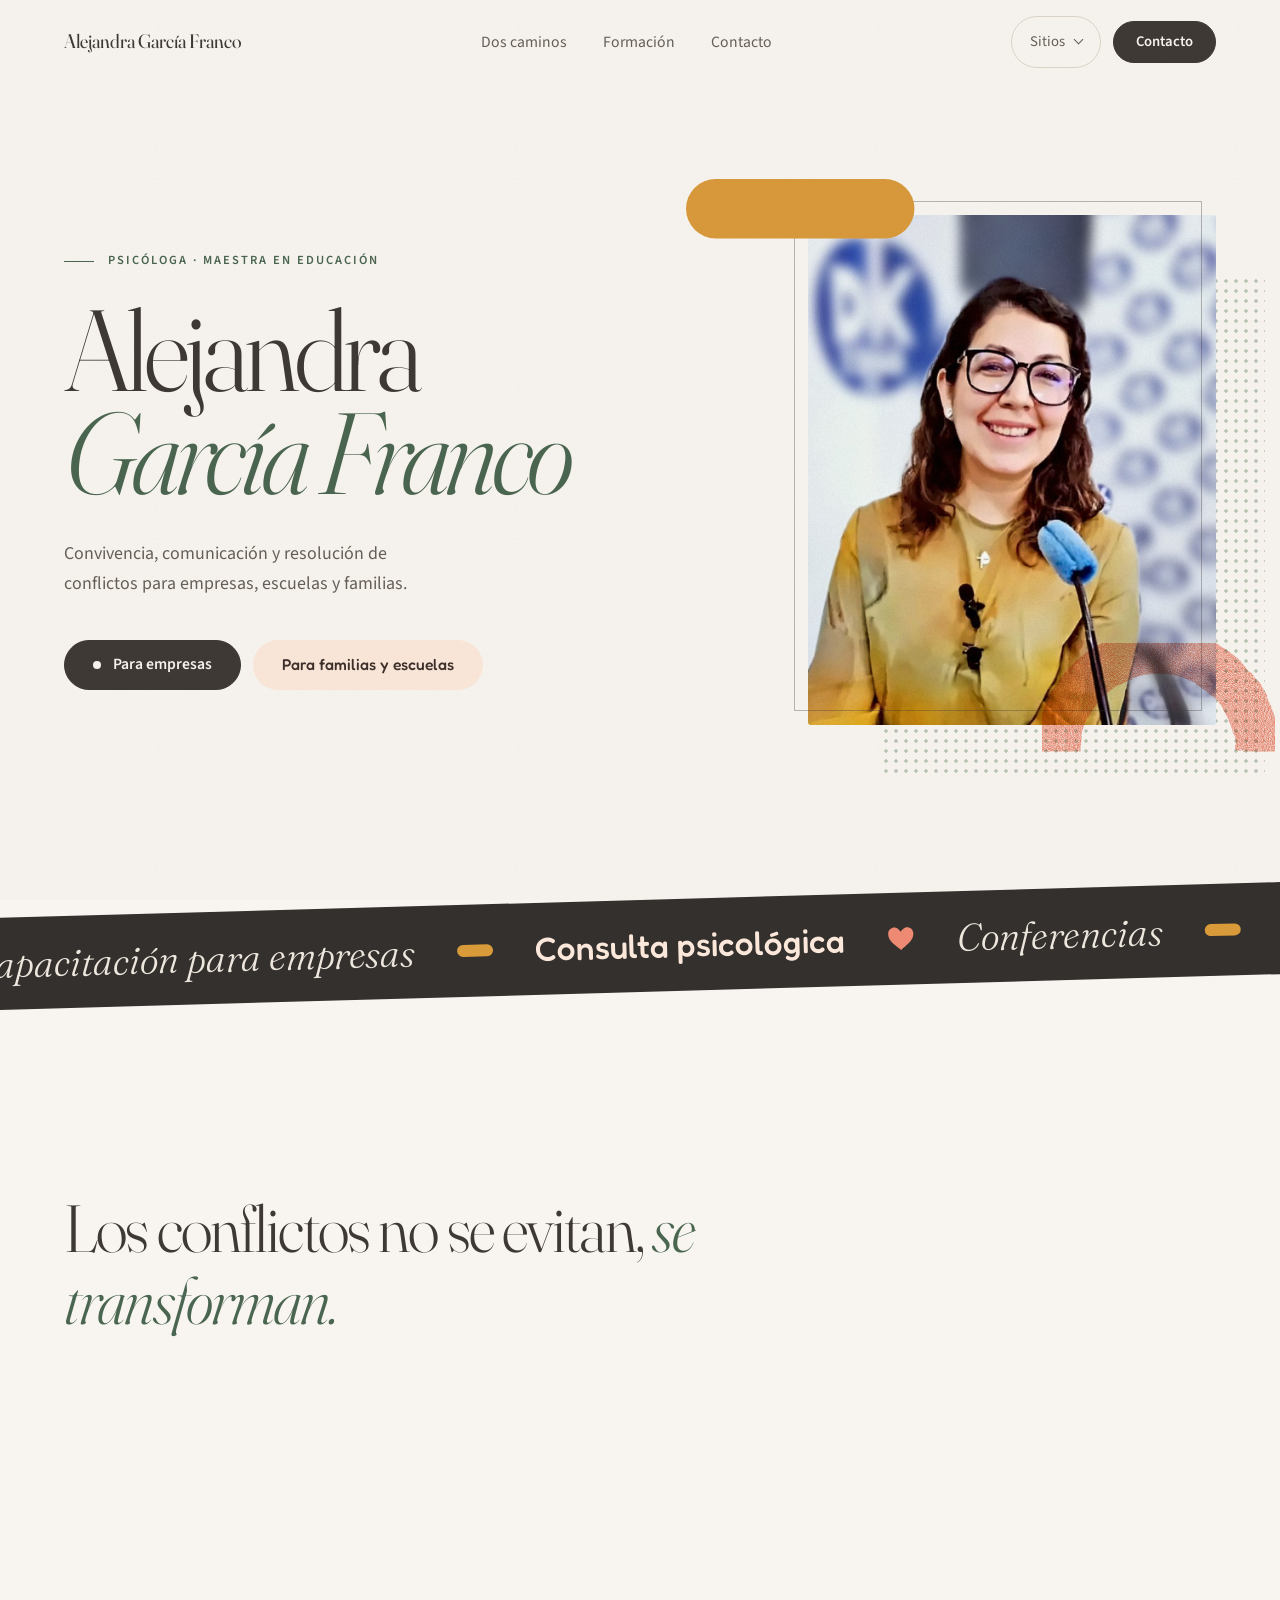
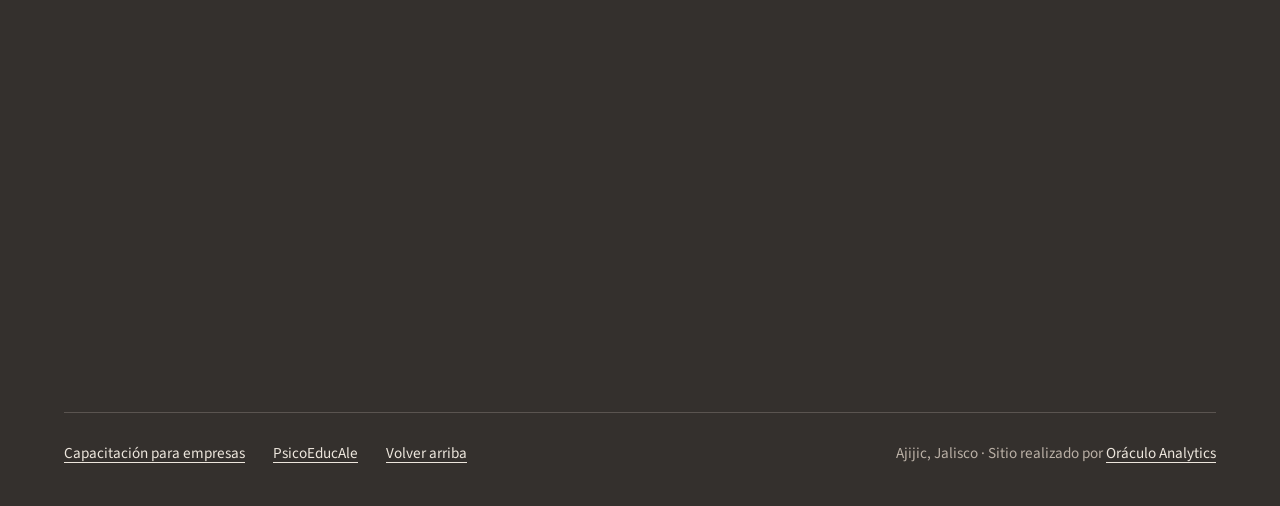
==== commit 320a86b2: "Barra fija, cápsula fuera de la cara, decoración de Dos caminos sin encimarse, sin cursor de tinta e" ====
--- a/principal/index.html
+++ b/principal/index.html
@@ -107,7 +107,7 @@
   .escena .foto img{width:100%; height:100%; object-fit:cover; object-position:40% 18%}
   .escena .registro{position:absolute; inset:-14px 14px 14px -14px; border:1px solid var(--texto); opacity:.35; pointer-events:none}
   .escena .flota{position:absolute; overflow:visible; transform:translate3d(calc(var(--mx,0) * var(--f,0) * 1px), calc(var(--my,0) * var(--f,0) * 1px), 0)}
-  .escena .capsula{top:9%; left:-26%; width:68%; --f:-22}
+  .escena .capsula{top:-7%; left:-30%; width:56%; --f:-22}
   .escena .arco{bottom:-7%; right:-16%; width:60%; --f:26}
   .escena .trama{position:absolute; inset:12% -12% -10% 18%; z-index:-1; background-image:radial-gradient(circle,var(--salvia) 1.5px,transparent 1.8px); background-size:10px 10px; opacity:.6}
   .js .escena .flota{opacity:0; translate:-50px 30px; transition:opacity .9s, translate 1.6s var(--ease)}
@@ -144,9 +144,10 @@
   @media (hover:hover) and (min-width:861px){ .puertas:hover .puerta{flex-grow:.78} .puertas .puerta:hover{flex-grow:1.3} }
   .puerta.empresas{background:var(--superficie)}
   .puerta.psico{background:var(--durazno); color:#3D302A}
-  .puerta .decor{position:absolute; top:clamp(28px,4vw,52px); right:clamp(20px,3vw,44px); width:min(58%,330px); transition:transform 1.2s var(--ease)}
+  .puerta .decor{position:relative; z-index:0; align-self:flex-end; margin:0 0 auto; width:min(58%,300px); transition:transform 1.2s var(--ease)}
+  .puerta > :not(.decor){position:relative; z-index:1}
   .puerta:hover .decor{transform:scale(1.07) rotate(-3deg)}
-  .puerta.psico .decor{mix-blend-mode:multiply; width:min(52%,280px)}
+  .puerta.psico .decor{mix-blend-mode:multiply; width:min(46%,230px)}
   .puerta .decor svg, .puerta .decor img{width:100%; height:auto; overflow:visible}
   .puerta .quien{font-size:.78rem; letter-spacing:.16em; text-transform:uppercase; font-weight:600; color:var(--salvia-texto)}
   .puerta.psico .quien{font:500 .95rem/1 var(--redonda); letter-spacing:0; text-transform:none; color:var(--coral-texto)}
@@ -360,7 +361,7 @@
       <p class="etiqueta revelar">Trayectoria</p>
       <h2 data-split>Formación</h2>
       <dl class="credenciales" data-escalonado>
-        <div class="credencial"><svg class="marca-c" viewBox="0 0 46 26" aria-hidden="true"><rect x="1" y="3" width="40" height="20" rx="10" fill="#D99A3A" filter="url(#tinta)"/></svg><dt>Licenciatura en Psicología</dt><dd>Universidad del Valle de Atemajac (UNIVA), 2003–2006. Cédula profesional [número].</dd></div>
+        <div class="credencial"><svg class="marca-c" viewBox="0 0 46 26" aria-hidden="true"><rect x="1" y="3" width="40" height="20" rx="10" fill="#D99A3A" filter="url(#tinta)"/></svg><dt>Licenciatura en Psicología</dt><dd>Universidad del Valle de Atemajac (UNIVA), 2003–2006. Cédula profesional 124356.</dd></div>
         <div class="credencial"><svg class="marca-c" viewBox="0 0 46 26" aria-hidden="true"><rect x="1" y="3" width="40" height="20" rx="10" fill="#8FA58A" filter="url(#tinta)"/></svg><dt>Maestría en Educación</dt><dd>Docencia e investigación. Universidad Santander, 2013–2015.</dd></div>
         <div class="credencial"><svg class="marca-c" viewBox="0 0 46 26" aria-hidden="true"><rect x="1" y="3" width="40" height="20" rx="10" fill="#E3BCA5" filter="url(#tinta)"/></svg><dt>Diplomados</dt><dd>Desarrollo Organizacional y Gestión del Cambio (UVM, 2021). Neuropsicología e Intervención Psicoterapéutica (Fundación Escuela Tec. de Neiva, Colombia). Terapia Infantil (CEFAP Puebla).</dd></div>
         <div class="credencial"><svg class="marca-c" viewBox="0 0 46 26" aria-hidden="true"><rect x="1" y="3" width="40" height="20" rx="10" fill="#EE8A73" filter="url(#tinta)"/></svg><dt>Certificaciones</dt><dd>Diseño e impartición de cursos de capacitación y formación de capital humano (ICEMÉXICO). Programa IB CAS del Bachillerato Internacional.</dd></div>
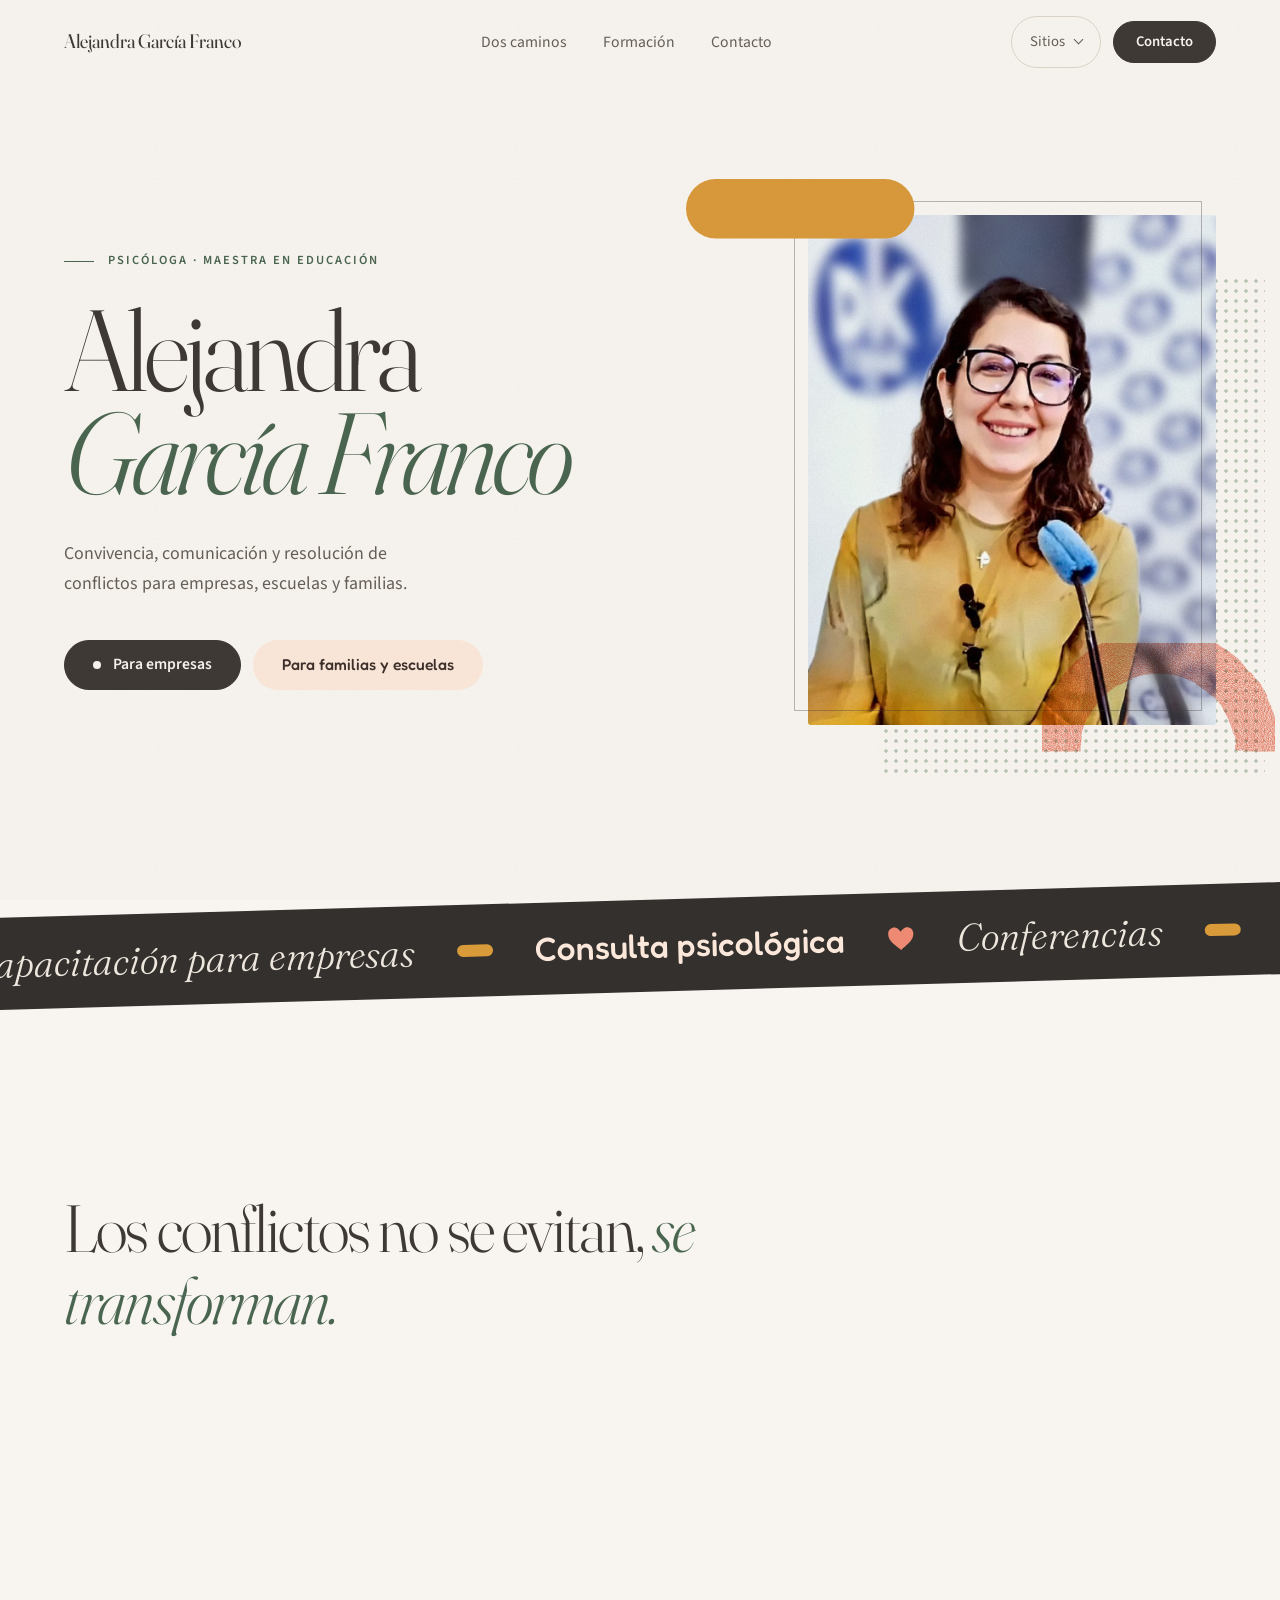
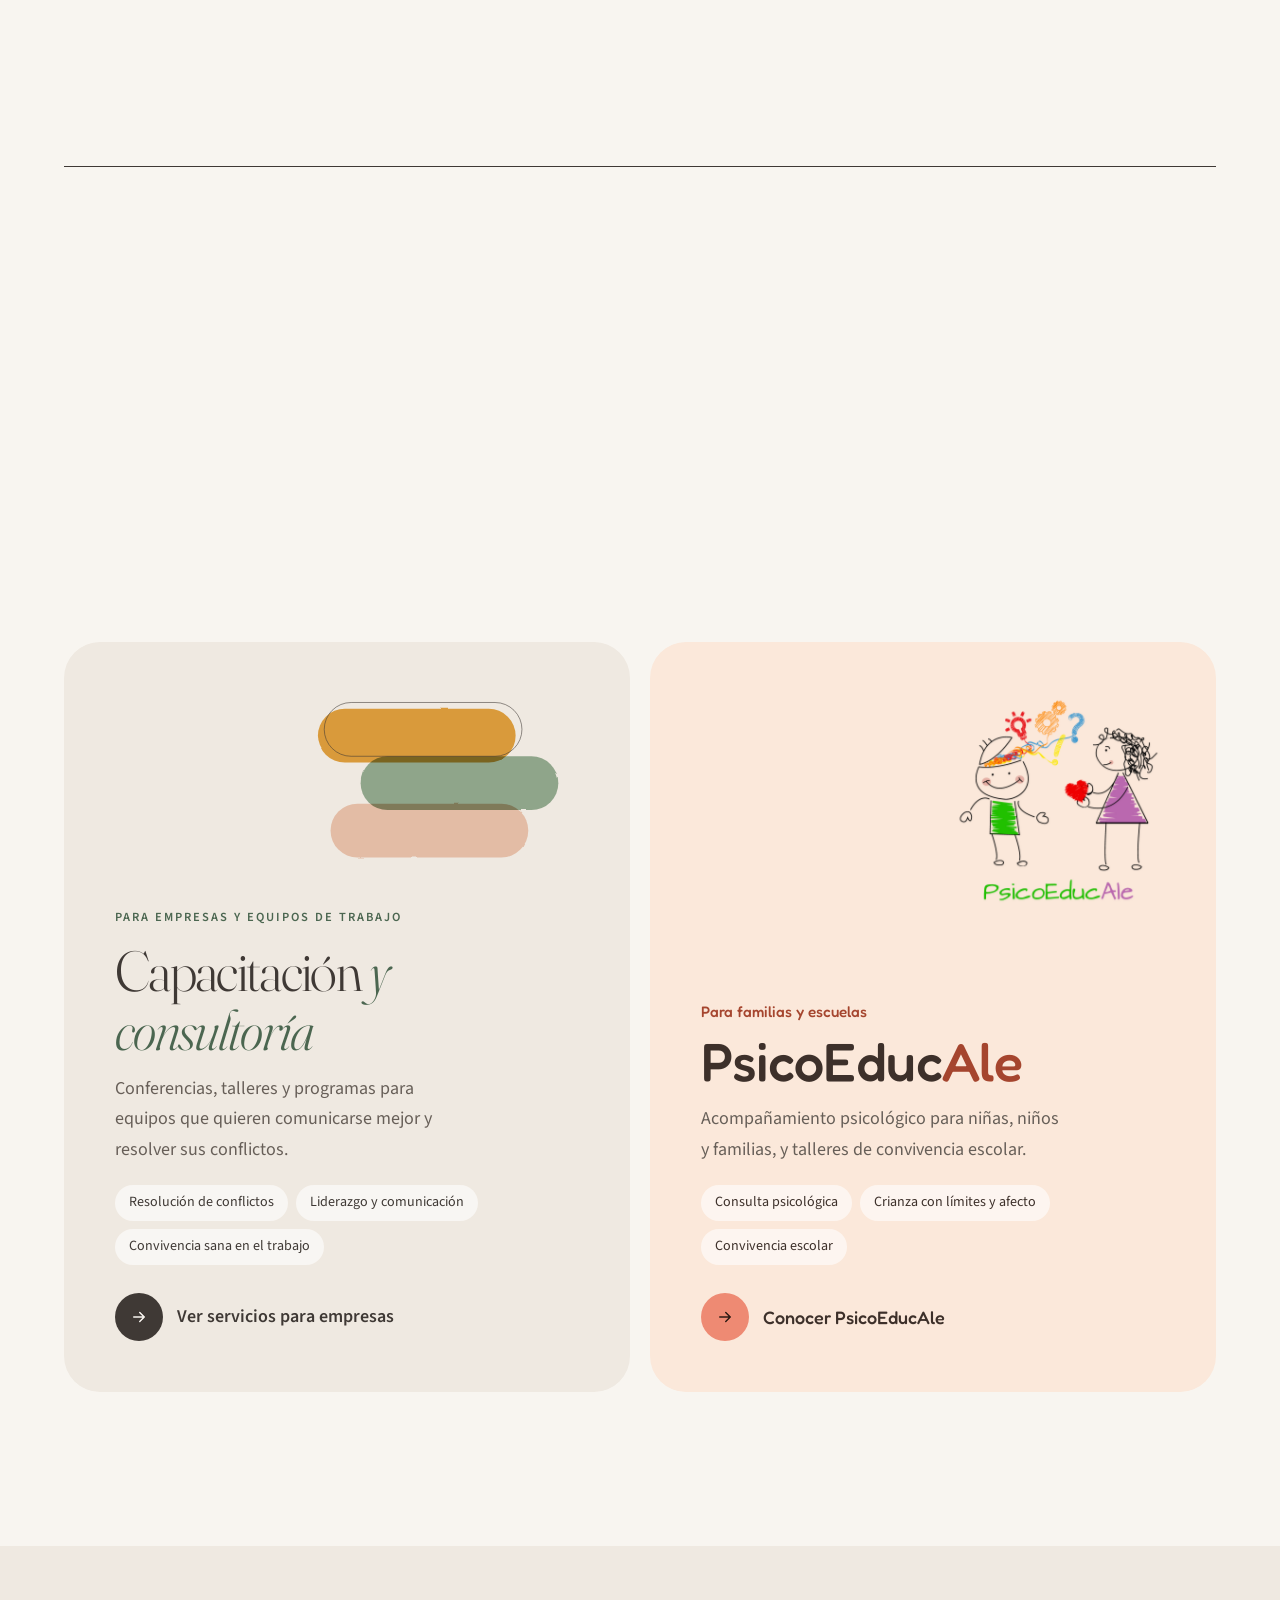
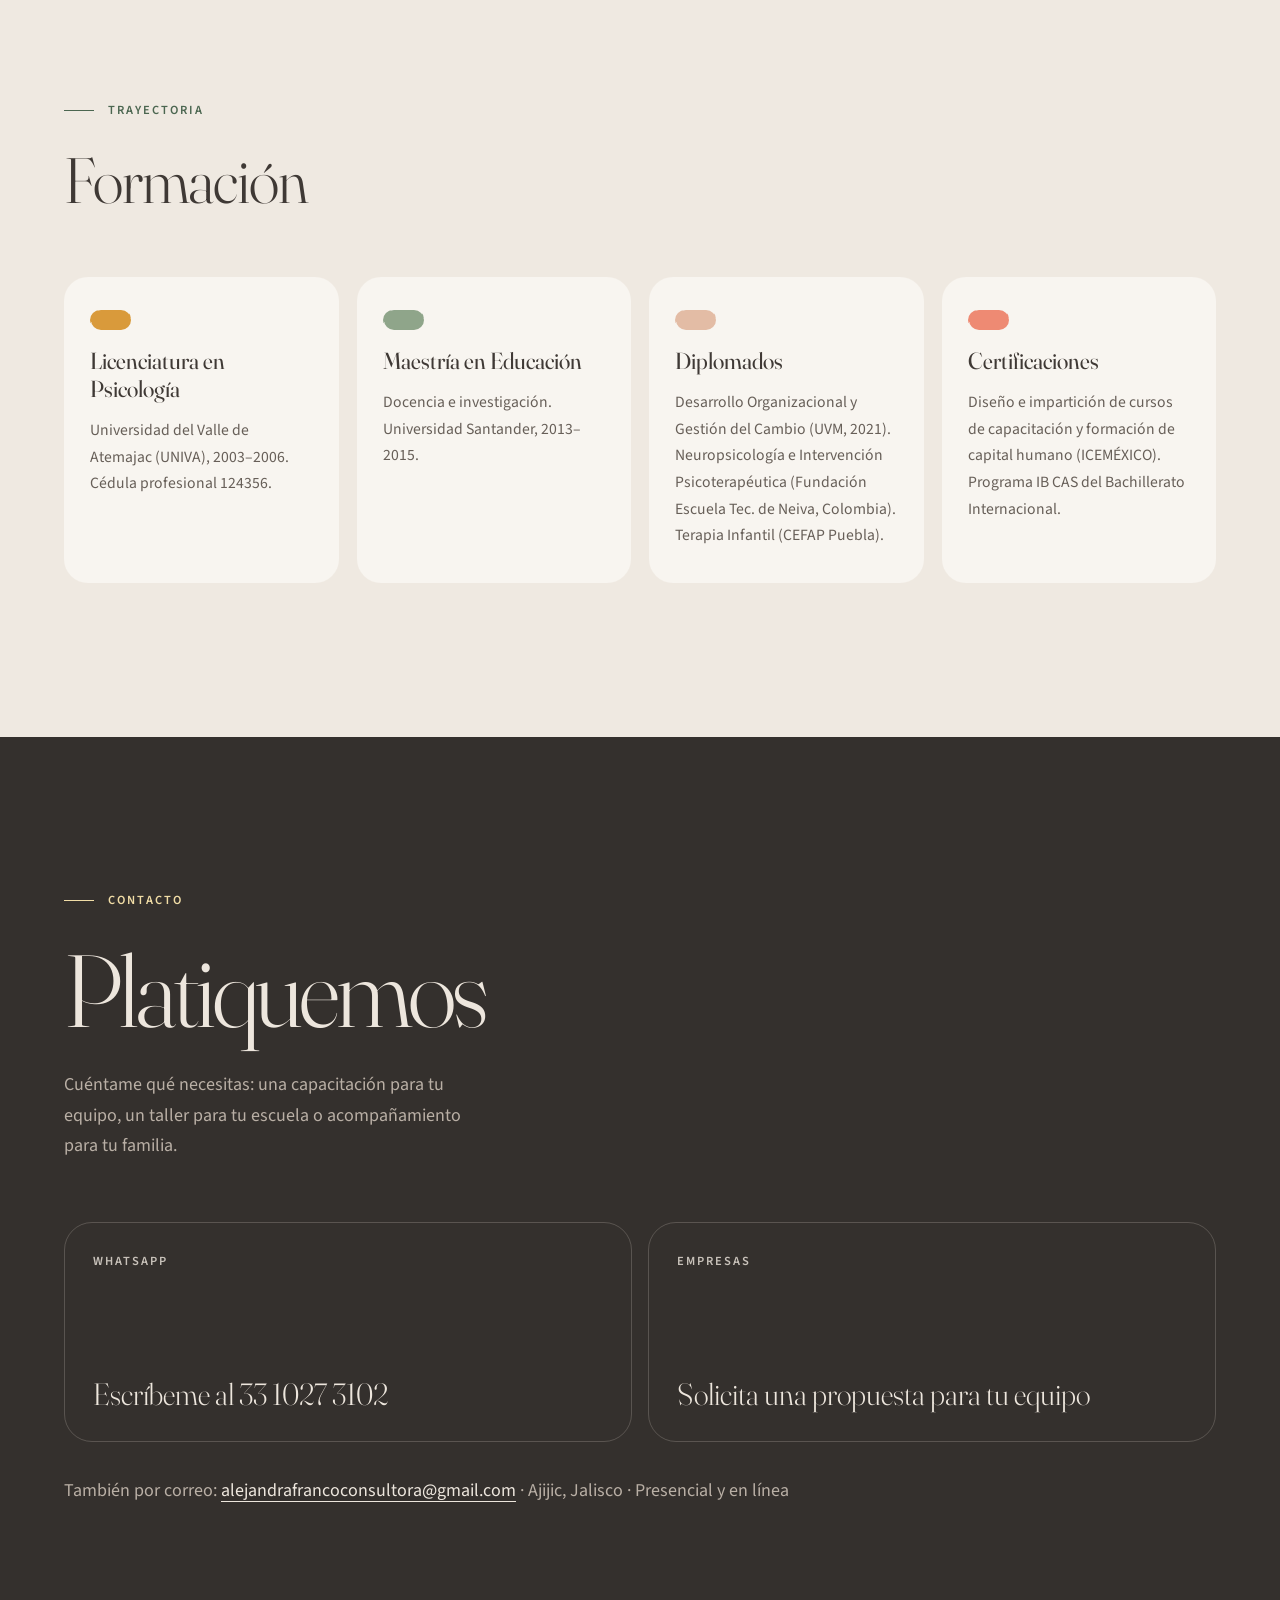
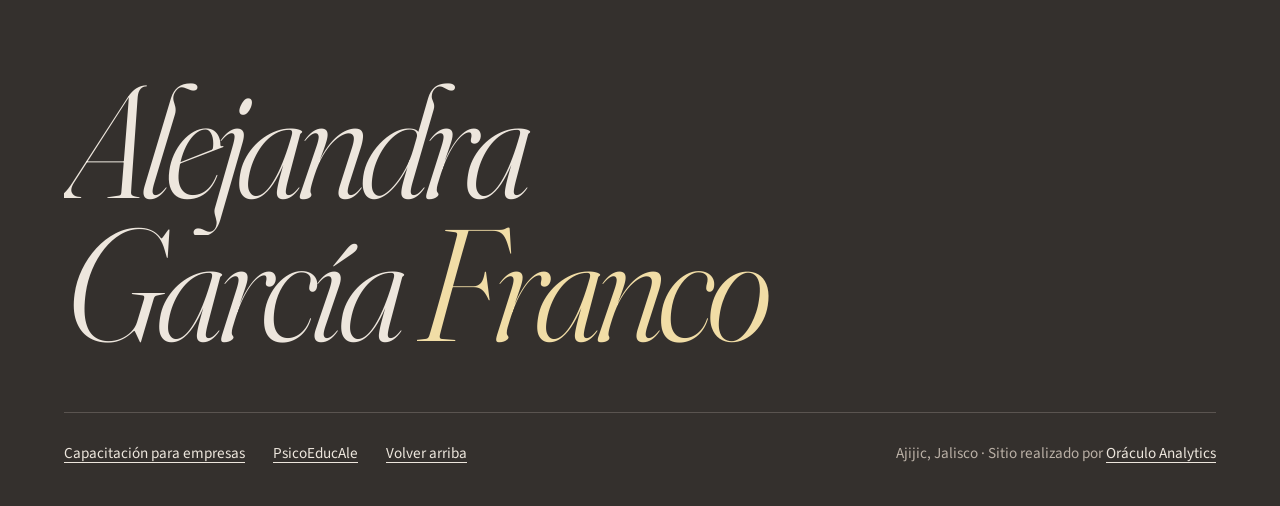
==== commit a6120401: "Nuevas imágenes para compartir enlaces (og-2026) con las fotos actuales Co-Authored-By: Claude Opus " ====
--- a/principal/index.html
+++ b/principal/index.html
@@ -7,7 +7,11 @@
 <meta name="description" content="Psicóloga con maestría en Educación. Más de 15 años acompañando a empresas, escuelas y familias en convivencia, comunicación y resolución de conflictos. Ajijic, Jalisco.">
 <meta property="og:title" content="Psic. Alejandra García Franco">
 <meta property="og:description" content="Los conflictos no se evitan, se transforman. Capacitación para empresas y acompañamiento a familias y escuelas.">
-<meta property="og:image" content="https://alejandraconsultora.com/og.jpg">
+<meta property="og:image" content="https://alejandraconsultora.com/og-2026.jpg">
+<meta property="og:image:width" content="1200">
+<meta property="og:image:height" content="630">
+<meta property="og:url" content="https://alejandraconsultora.com/">
+<meta name="twitter:image" content="https://alejandraconsultora.com/og-2026.jpg">
 <meta property="og:type" content="website">
 <meta name="twitter:card" content="summary_large_image">
 <meta name="theme-color" content="#F8F5F0">
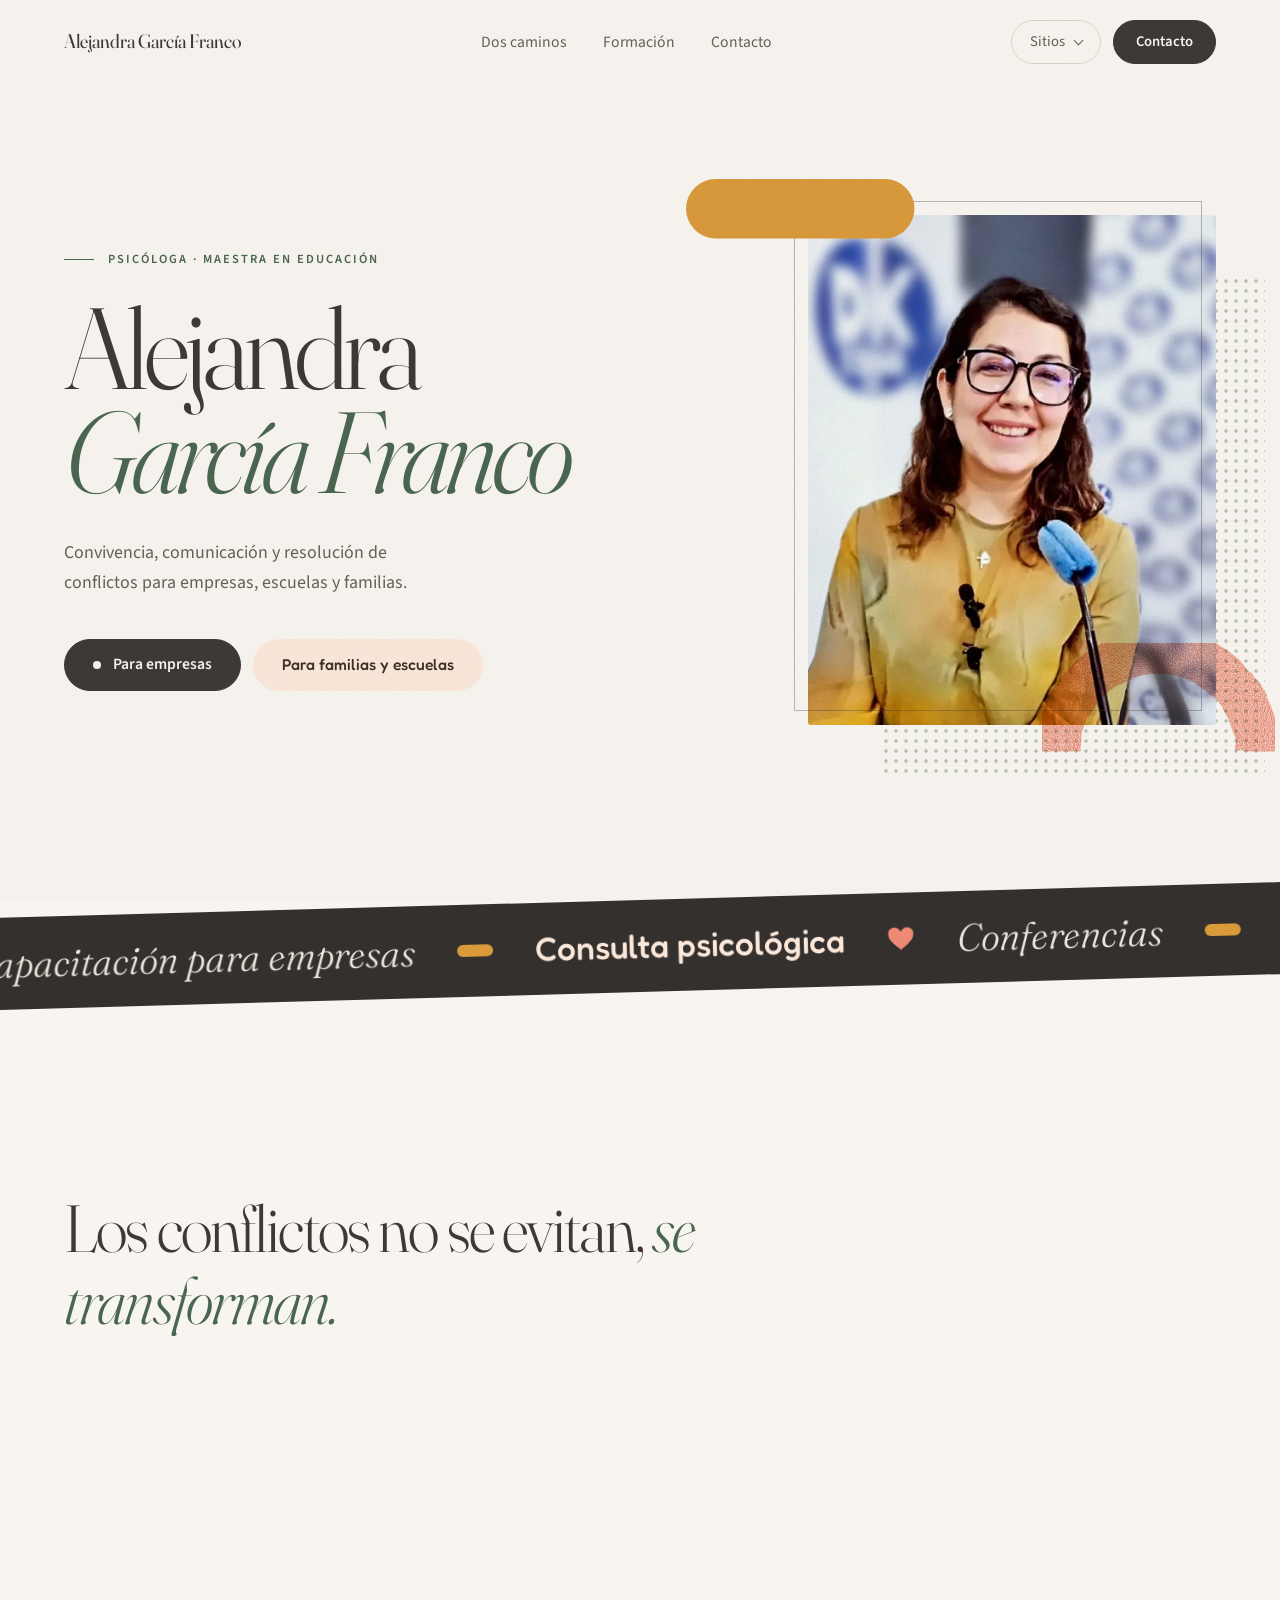
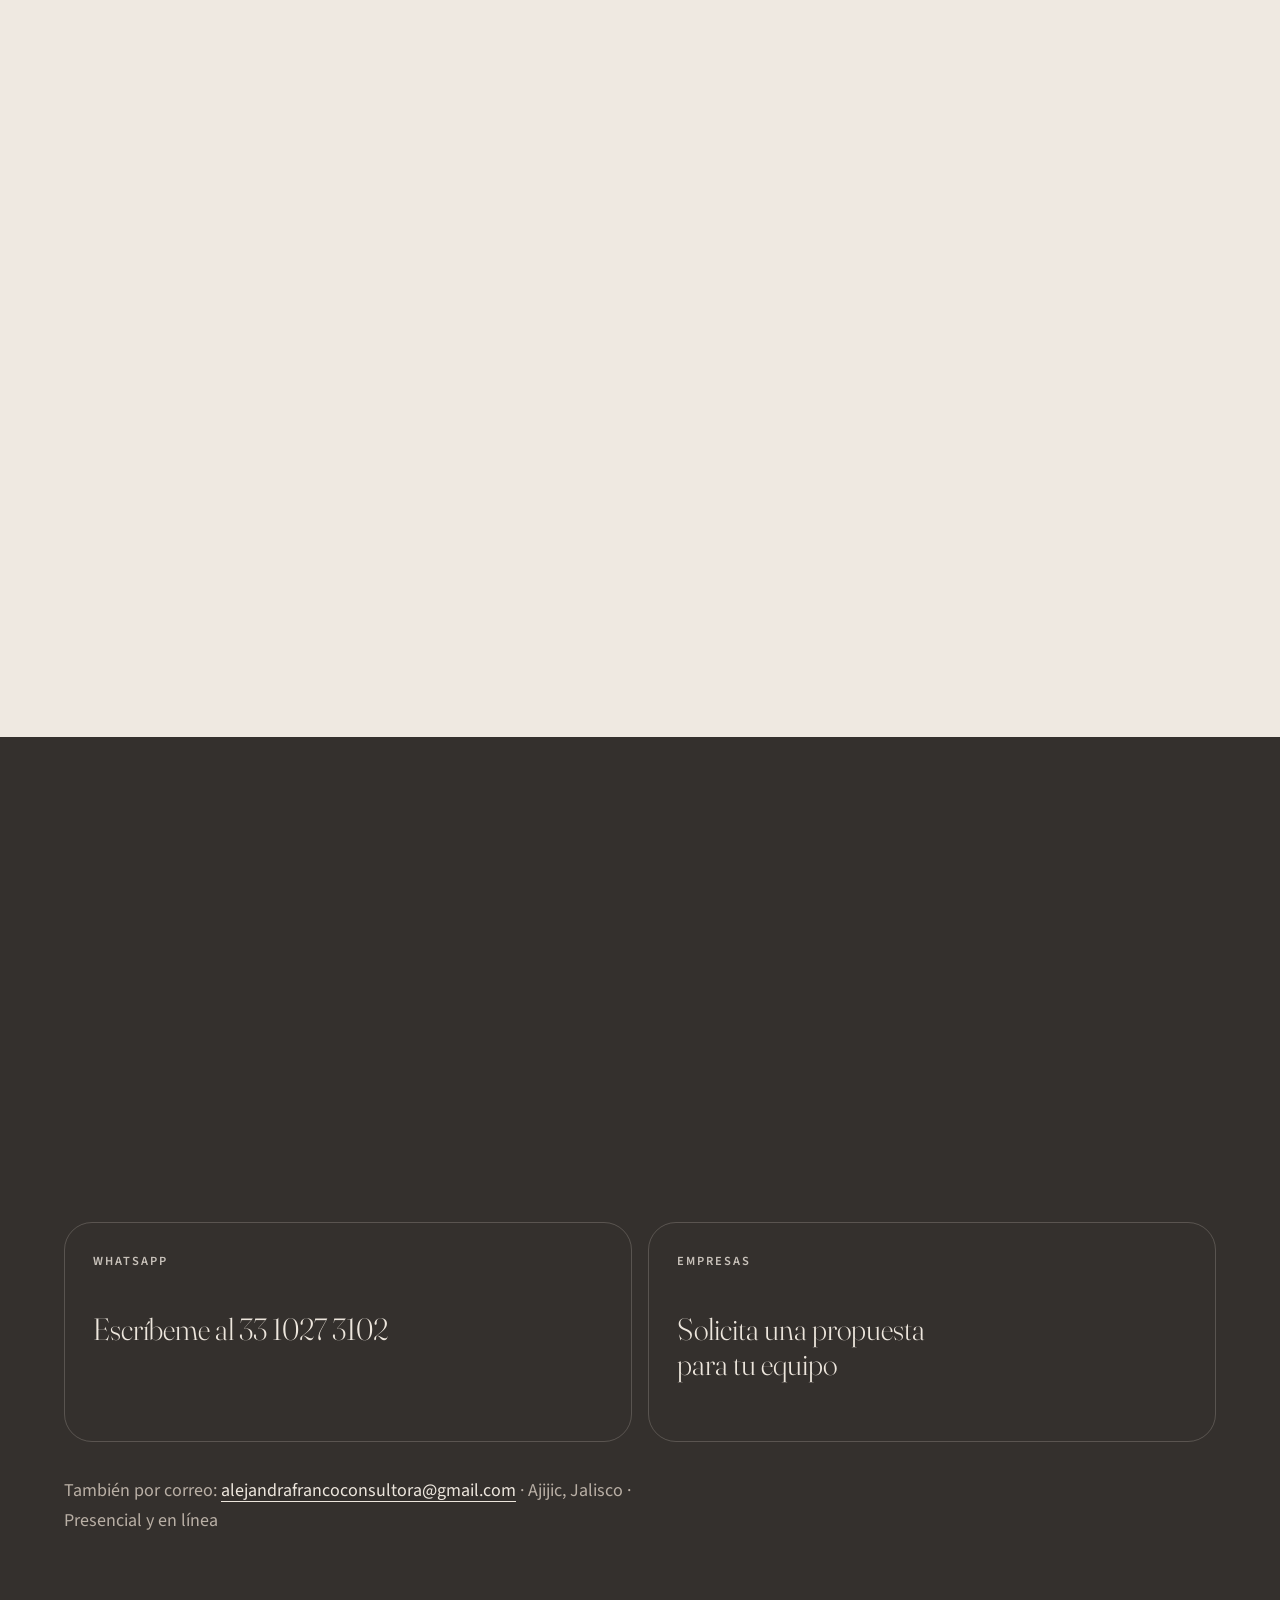
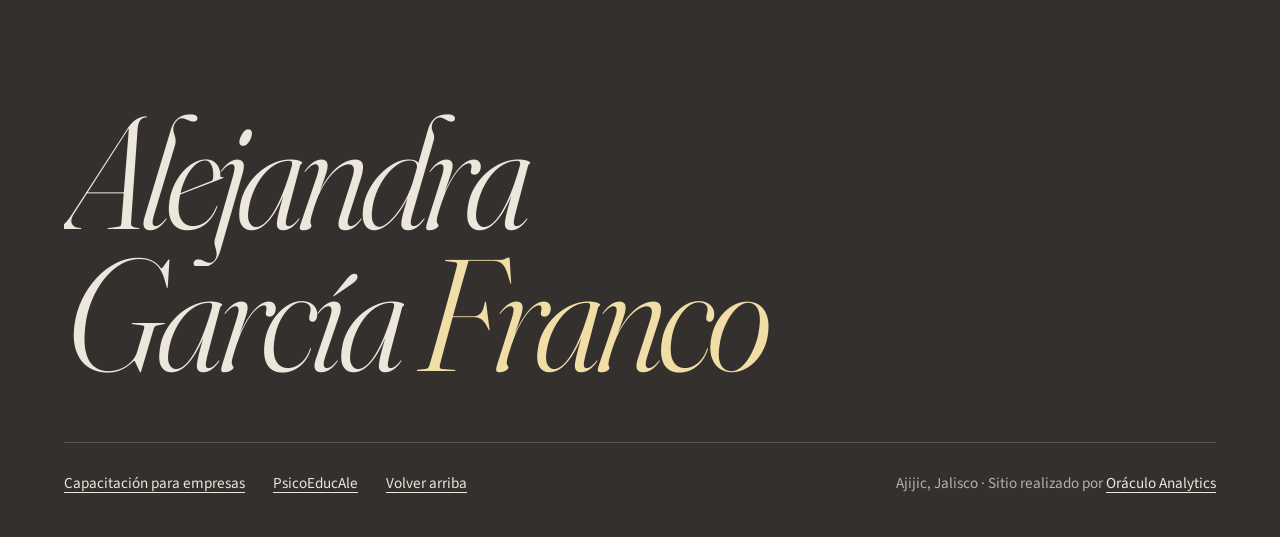
==== commit ea0da61e: "Pulido de acabado: ritmo, tipografía, botones uniformes, celular, imágenes WebP y página de gracias " ====
--- a/principal/index.html
+++ b/principal/index.html
@@ -228,6 +228,33 @@
     .acciones .boton{flex:1 1 auto; justify-content:center}
   }
   @media (max-width:560px){ .credenciales{grid-template-columns:1fr} .credencial{min-height:auto} }
+
+  /* ===== Capa de pulido · nov 2026 (no cambia diseño: ritmo, tipografía, botones, celular) ===== */
+  picture{display:contents}
+  h1,h2,h3,.gigante,.opcion strong,.puerta h3{text-wrap:balance}
+  p,li,dd,blockquote{text-wrap:pretty}
+  .nw{white-space:nowrap}
+  .opcion strong .nw{font:inherit; letter-spacing:inherit; text-transform:none; opacity:1}
+  [data-count]{font-variant-numeric:tabular-nums}
+  /* Botones: una altura para la barra (44) y otra para la página (52), mismo trato en todos */
+  .boton{min-height:52px; justify-content:center; transition:color .45s var(--ease), border-color .45s, transform .6s var(--ease), scale .25s var(--ease)}
+  .barra .boton{min-height:44px; padding:0 22px}
+  .sitios-boton{min-height:44px; padding:0 18px}
+  .boton:active, .sitios-boton:active, .opcion:active, .puerta .ir:active{scale:.97}
+  .boton:focus-visible, .sitios-boton:focus-visible{outline-offset:3px; border-radius:999px}
+  .opcion:focus-visible, .puerta:focus-visible{outline-offset:5px; border-radius:30px}
+  /* Contacto: los títulos de las tarjetas arrancan a la misma altura */
+  .opcion{justify-content:flex-start}
+  .opcion strong{max-width:18ch}
+  .correo{max-width:68ch}
+  /* Formación: separación interna uniforme */
+  .credencial h3{margin-bottom:10px}
+  @media (max-width:860px){
+    .portada{align-items:flex-start; min-height:auto; padding-top:104px}
+    .pie-fila nav a, .pie-fila > span a{display:inline-flex; align-items:center; min-height:40px}
+    .pie-fila nav{gap:0 24px}
+    .panel a{min-height:44px}
+  }
 </style>
 </head>
 <body>
@@ -299,7 +326,7 @@
       </div>
       <div class="escena">
         <div class="trama" aria-hidden="true"></div>
-        <div class="foto" data-reveal="clip" style="--d:.2s"><img src="alejandra-radio.jpg" alt="Alejandra García Franco, psicóloga, durante una entrevista de radio" width="960" height="1200"></div>
+        <div class="foto" data-reveal="clip" style="--d:.2s"><picture><source srcset="alejandra-radio.webp" type="image/webp"><img src="alejandra-radio.jpg" alt="Alejandra García Franco, psicóloga, durante una entrevista de radio" width="960" height="1200" fetchpriority="high" decoding="async"></picture></div>
         <div class="registro" aria-hidden="true"></div>
         <svg class="flota capsula" viewBox="0 0 400 104" aria-hidden="true"><rect width="400" height="104" rx="52" fill="#D99A3A" filter="url(#tinta)"/></svg>
         <svg class="flota arco mezcla" viewBox="0 0 220 120" aria-hidden="true"><path d="M20 112 A90 90 0 0 1 200 112" fill="none" stroke="#EE8A73" stroke-width="40" filter="url(#gis)"/></svg>
@@ -349,7 +376,7 @@
           <span class="ir"><i><svg><use href="#flecha"/></svg></i>Ver servicios para empresas</span>
         </a>
         <a class="puerta psico" href="https://psicoeducale.alejandraconsultora.com">
-          <div class="decor" aria-hidden="true"><img src="psicoeducale-logo-cuadrado.png" alt="" width="900" height="908" loading="lazy"></div>
+          <div class="decor" aria-hidden="true"><picture><source srcset="psicoeducale-logo-cuadrado.webp" type="image/webp"><img src="psicoeducale-logo-cuadrado.png" alt="" width="900" height="908" loading="lazy" decoding="async"></picture></div>
           <span class="quien">Para familias y escuelas</span>
           <h3>PsicoEduc<b>Ale</b></h3>
           <p>Acompañamiento psicológico para niñas, niños y familias, y talleres de convivencia escolar.</p>
@@ -379,10 +406,10 @@
       <h2 data-split>Platiquemos</h2>
       <p class="texto revelar">Cuéntame qué necesitas: una capacitación para tu equipo, un taller para tu escuela o acompañamiento para tu familia.</p>
       <div class="opciones" data-escalonado>
-        <a class="opcion o1" href="https://wa.me/523310273102?text=Hola%20Alejandra%2C%20me%20gustar%C3%ADa%20platicar%20contigo"><span>WhatsApp</span><strong>Escríbeme al 33 1027 3102</strong></a>
+        <a class="opcion o1" href="https://wa.me/523310273102?text=Hola%20Alejandra%2C%20me%20gustar%C3%ADa%20platicar%20contigo"><span>WhatsApp</span><strong>Escríbeme al <span class="nw">33 1027 3102</span></strong></a>
         <a class="opcion o2" href="https://empresas.alejandraconsultora.com/#contacto"><span>Empresas</span><strong>Solicita una propuesta para tu equipo</strong></a>
       </div>
-      <p class="correo revelar">También por correo: <a href="mailto:alejandrafrancoconsultora@gmail.com">alejandrafrancoconsultora@gmail.com</a> · Ajijic, Jalisco · Presencial y en línea</p>
+      <p class="correo revelar">También por correo: <a class="nw" href="mailto:alejandrafrancoconsultora@gmail.com">alejandrafrancoconsultora@gmail.com</a> · Ajijic, Jalisco · Presencial y en línea</p>
     </div>
   </section>
 </main>
--- a/principal/motion.css
+++ b/principal/motion.css
@@ -25,14 +25,14 @@
 .js [data-ilumina] .wl.on { opacity: 1; }
 
 /* Parallax */
-[data-parallax] { transform: translate3d(0, var(--py, 0px), 0); will-change: transform; }
+[data-parallax] { transform: translate3d(0, var(--py, 0px), 0); will-change: transform; backface-visibility: hidden; }
 
 /* Progreso de lectura */
 .progreso { position: fixed; inset: 0 0 auto 0; height: 3px; z-index: 120; transform-origin: 0 50%; transform: scaleX(var(--p, 0)); background: var(--progreso, currentColor); pointer-events: none; }
 
 /* Banda en movimiento */
 .marquesina { display: flex; overflow: hidden; user-select: none; }
-.marquesina .pista { display: flex; flex: none; align-items: center; animation: desliza var(--dur, 48s) linear infinite; }
+.marquesina .pista { display: flex; flex: none; align-items: center; animation: desliza var(--dur, 48s) linear infinite; will-change: transform; backface-visibility: hidden; }
 .marquesina:hover .pista { animation-play-state: paused; }
 @keyframes desliza { to { transform: translateX(-100%); } }
 
@@ -64,6 +64,7 @@
   .js [data-reveal="clip"] img { scale: 1 !important; }
   .js [data-ilumina] .wl { opacity: 1 !important; }
   .marquesina .pista, .tinta-cursor { animation: none !important; }
+  .boton:active, .sitios-boton:active { scale: none !important; }
   *, *::before, *::after { animation-duration: .001ms !important; animation-iteration-count: 1 !important; }
 }
 
